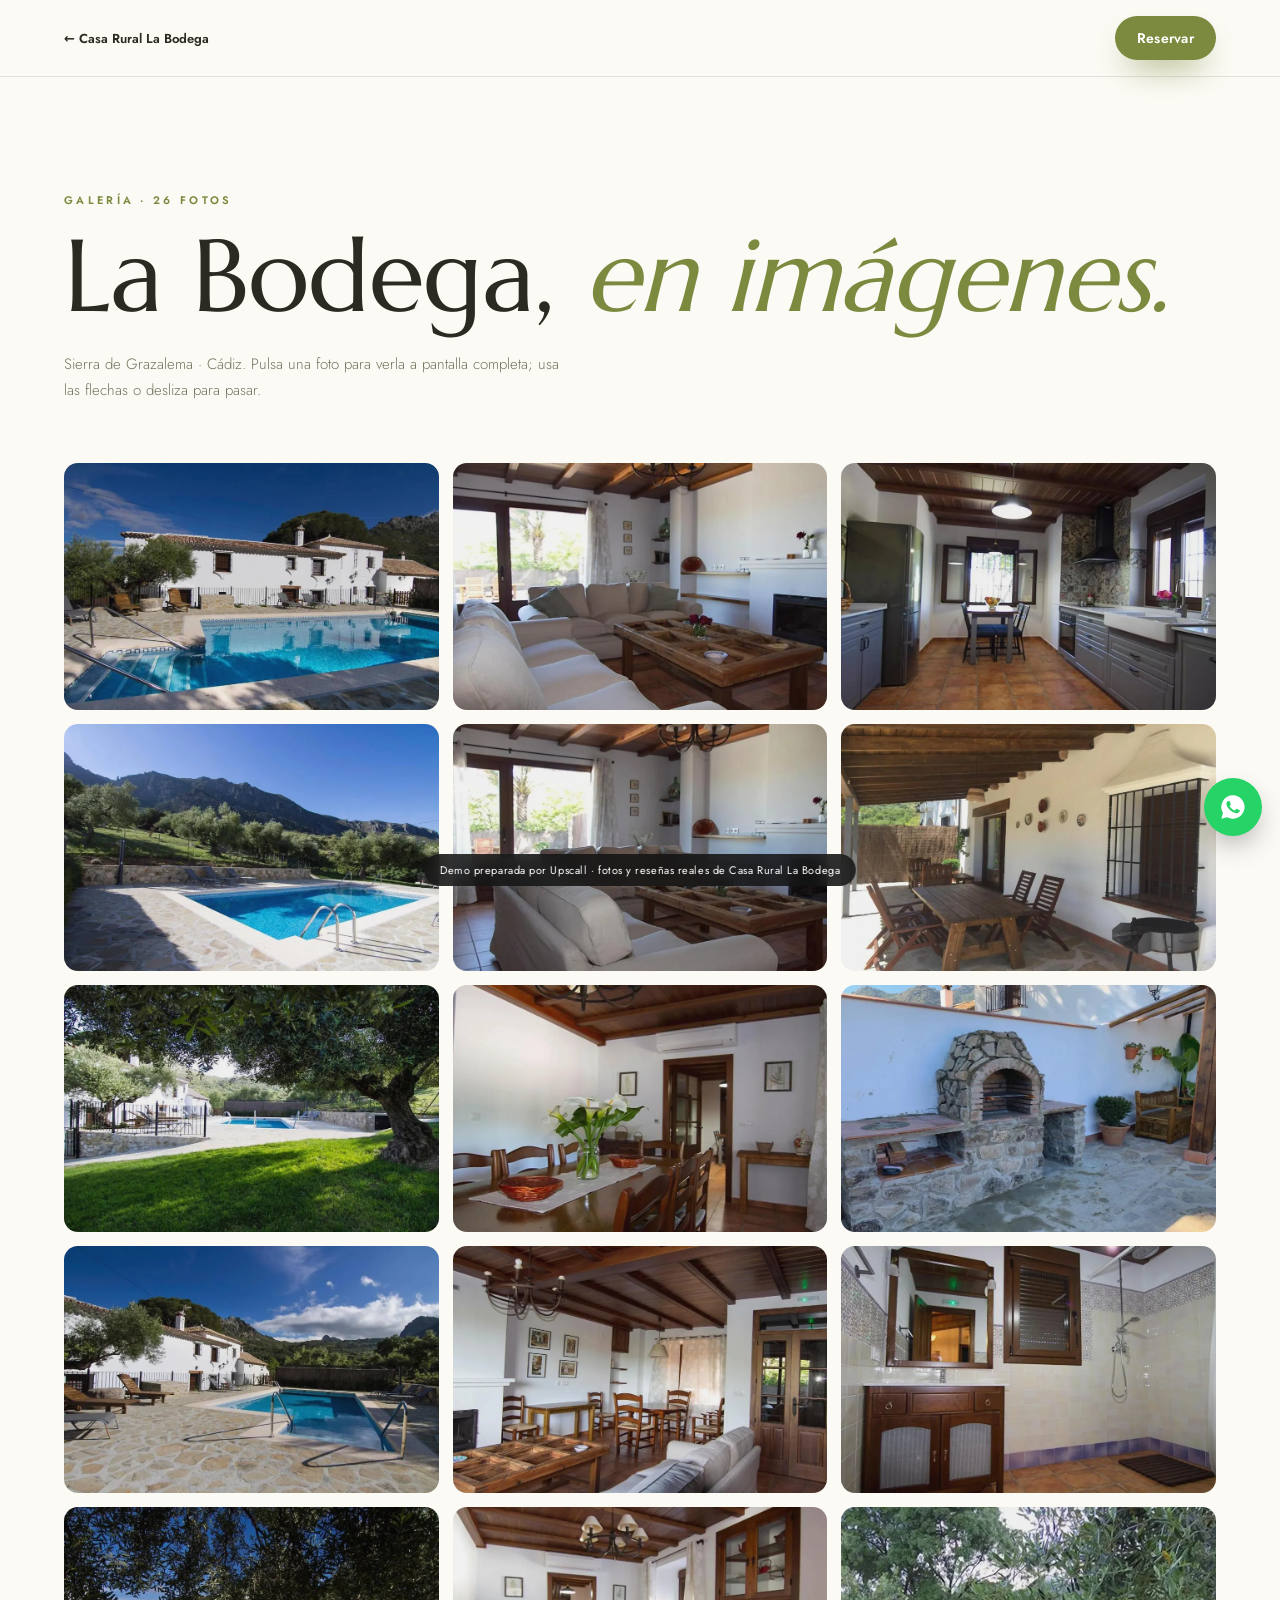
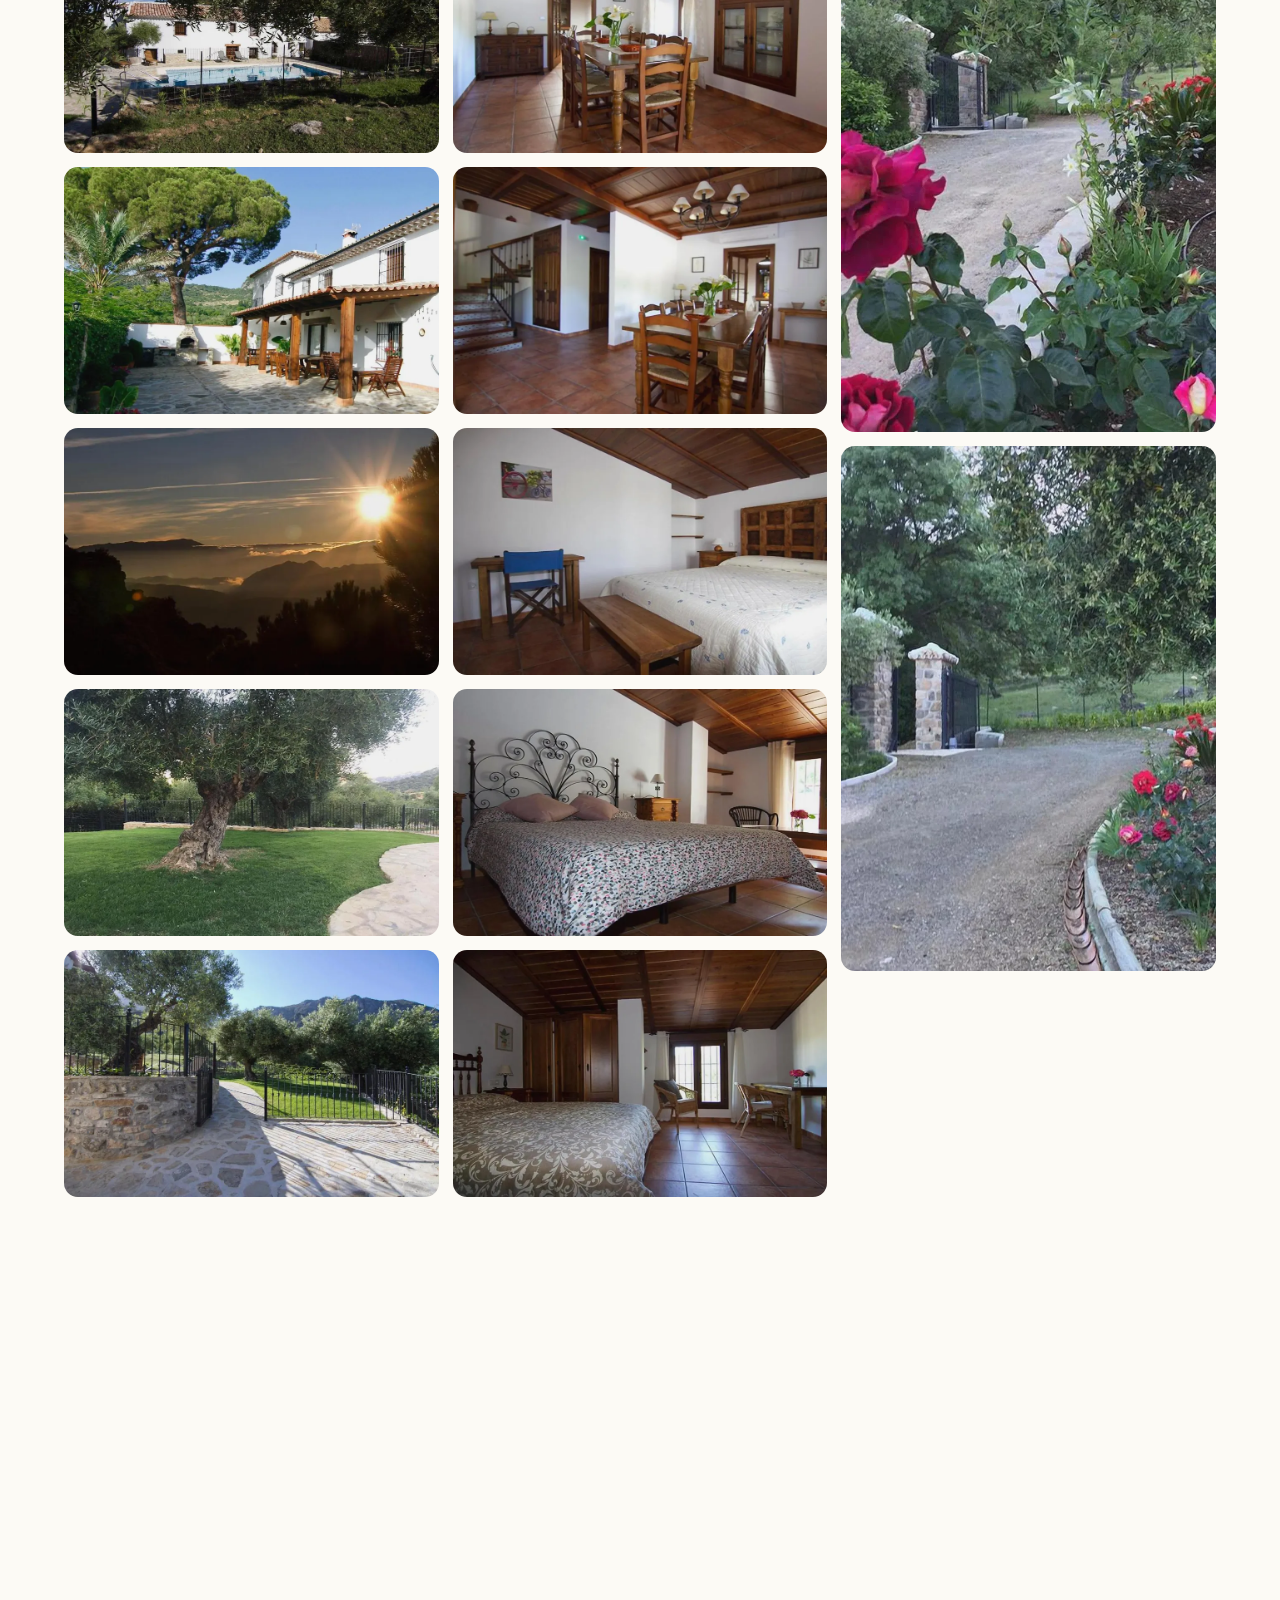
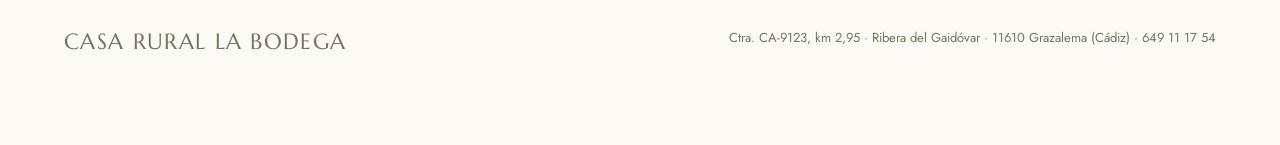
==== galeria.html @ f85821c1 "Demo bodega Co-Authored-By: Claude Opus 5.5 <noreply@anthropic.com>" ====
<!doctype html><html lang="es"><head><meta charset="utf-8"><meta name="viewport" content="width=device-width, initial-scale=1"><title>Galería · Casa Rural La Bodega</title>
<meta name="description" content="Una casa entera para hasta 10 personas en el Parque Natural de la Sierra de Grazalema, con piscina privada y olivar propio."><meta name="robots" content="noindex, nofollow">
<link rel="preconnect" href="https://fonts.googleapis.com"><link rel="preconnect" href="https://fonts.gstatic.com" crossorigin><link href="https://fonts.googleapis.com/css2?family=Marcellus&family=Jost:wght@300;400;500;600&display=swap" rel="stylesheet">
<style>*{box-sizing:border-box;margin:0;padding:0}html{scroll-behavior:smooth}
body{font-family:var(--sans);background:var(--bg);color:var(--ink);-webkit-font-smoothing:antialiased;overflow-x:hidden}
img{display:block;max-width:100%}a{color:inherit;text-decoration:none}button{font:inherit;border:0;background:none;color:inherit;cursor:pointer}
:root{--pad:clamp(20px,5vw,72px)}
.wrap{max-width:1320px;margin:0 auto;padding:0 var(--pad)}
.k{font-size:11px;letter-spacing:.3em;text-transform:uppercase;font-weight:600;color:var(--acc)}
.h2{font-family:var(--serif);font-weight:var(--sw,400);font-size:clamp(40px,5.4vw,82px);line-height:1.02;letter-spacing:-.01em;margin-top:16px}
.h2 em{font-style:italic;color:var(--acc)}
.lead{font-size:clamp(15px,1.12vw,18px);line-height:1.75;color:var(--mut);font-weight:300;max-width:56ch;margin-top:22px}
.btn{display:inline-flex;align-items:center;justify-content:center;gap:10px;height:56px;padding:0 30px;border-radius:var(--r-btn,999px);font-size:14px;font-weight:600;letter-spacing:.02em;transition:transform .35s,background .35s,color .35s,box-shadow .35s;white-space:nowrap}
.btn:hover{transform:translateY(-2px)}
.b-main{background:var(--acc);color:#fff;box-shadow:0 16px 34px -14px var(--acc)}.b-main:hover{background:var(--ink)}
.b-ghost{border:1px solid currentColor}.b-ghost:hover{background:var(--ink);color:var(--bg);border-color:var(--ink)}
.b-glass{border:1px solid rgba(255,255,255,.6);color:#fff;backdrop-filter:blur(8px);background:rgba(255,255,255,.08)}.b-glass:hover{background:#fff;color:#111}
/* revelado */
.rv{opacity:0;transform:translateY(36px);transition:opacity 1.1s cubic-bezier(.2,.7,.2,1),transform 1.1s cubic-bezier(.2,.7,.2,1)}
.rv.in{opacity:1;transform:none}.rv.d1{transition-delay:.1s}.rv.d2{transition-delay:.2s}.rv.d3{transition-delay:.3s}
@keyframes up{from{opacity:0;transform:translateY(34px)}to{opacity:1;transform:none}}
.up{animation:up 1.3s cubic-bezier(.2,.7,.2,1) both}.up.d1{animation-delay:.15s}.up.d2{animation-delay:.3s}.up.d3{animation-delay:.45s}
/* slides portada */
.h-slide{position:absolute;inset:0;background-size:cover;background-position:center;opacity:0;transform:scale(1.12);transition:opacity 2.2s ease,transform 10s linear}
.h-slide.on{opacity:1;transform:scale(1)}
.h-dots{display:flex;gap:8px}.h-dots i{width:30px;height:2px;background:rgba(255,255,255,.35);position:relative;overflow:hidden}
.h-dots i.on::after{content:'';position:absolute;inset:0;background:#fff;animation:fill 6s linear forwards}
@keyframes fill{from{transform:translateX(-100%)}to{transform:none}}
/* estrellas */
.stars{position:relative;display:inline-block;line-height:1;letter-spacing:3px;color:var(--star-off,#e3ddd2)}
.stars::before{content:"★★★★★"}.stars::after{content:"★★★★★";position:absolute;left:0;top:0;width:var(--p,100%);overflow:hidden;white-space:nowrap;color:#f2b33d}
/* GALERÍA EN MOVIMIENTO */
.belt{overflow:hidden;cursor:grab;touch-action:pan-y;user-select:none;padding:8px 0}
.belt:active{cursor:grabbing}
.belt-track{display:flex;gap:var(--gap,16px);width:max-content;will-change:transform}
.b-item{position:relative;flex:none;height:var(--bh,clamp(240px,34vh,400px));border-radius:var(--r-img,14px);overflow:hidden;display:block}
.b-item img{height:100%;width:auto;max-width:none;transition:transform 1.2s cubic-bezier(.2,.7,.2,1),filter .5s;pointer-events:none}
.b-item::after{content:'Ver galería ↗';position:absolute;left:14px;bottom:14px;font-size:11px;letter-spacing:.14em;text-transform:uppercase;font-weight:600;color:#fff;background:rgba(0,0,0,.45);backdrop-filter:blur(6px);padding:8px 12px;border-radius:999px;opacity:0;transform:translateY(6px);transition:.4s}
.b-item:hover img{transform:scale(1.06)}.b-item:hover::after{opacity:1;transform:none}
.belt-cta{display:flex;justify-content:center;margin-top:34px}
/* RESEÑAS (estructura común; cada tema cambia colores) */
.revs{padding:clamp(100px,12vw,170px) 0;background:var(--rv-bg,var(--bg));color:var(--rv-ink,var(--ink));position:relative;overflow:hidden}
.revs-top{display:grid;grid-template-columns:.9fr 1.1fr;gap:clamp(30px,6vw,90px);align-items:center}
.summary{display:flex;align-items:center;gap:26px;margin-top:34px}
.summary .big{font-family:var(--serif);font-size:clamp(80px,9vw,128px);line-height:.8;font-weight:var(--sw,400);color:var(--rv-acc,var(--acc))}
.summary .stars{font-size:22px}
.summary p{font-size:13px;color:var(--rv-mut,var(--mut));margin-top:8px;line-height:1.5}
.gbadge{display:inline-flex;align-items:center;gap:8px;margin-top:12px;font-size:12px;font-weight:600;padding:7px 12px;border-radius:999px;background:#fff;color:#333;box-shadow:0 6px 20px -10px rgba(0,0,0,.3)}
.gbadge svg{width:16px;height:16px}
.feat{display:grid}
.feat-q{grid-area:1/1;opacity:0;transform:translateY(16px);transition:opacity .9s,transform .9s;pointer-events:none}
.feat-q.on{opacity:1;transform:none;pointer-events:auto}
.feat-q blockquote{font-family:var(--serif);font-size:clamp(24px,2.5vw,38px);line-height:1.3;font-weight:var(--sw,400)}
.feat-q blockquote::before{content:'“';display:block;font-size:2.6em;line-height:.6;color:var(--rv-acc,var(--acc));margin-bottom:6px}
.feat-q footer{display:flex;align-items:center;gap:12px;margin-top:26px;font-size:14px}
.feat-q footer small{display:block;color:var(--rv-mut,var(--mut));font-size:12px;margin-top:2px}
.feat-dots{display:flex;gap:8px;margin-top:22px}
.feat-dots button{width:26px;height:4px;border-radius:9px;background:var(--rv-line,rgba(0,0,0,.15));transition:.3s}
.feat-dots button.on{background:var(--rv-acc,var(--acc));width:44px}
.av{width:44px;height:44px;border-radius:50%;display:grid;place-items:center;color:#fff;font-weight:600;font-size:16px;background:hsl(var(--h) 40% 46%);flex:none}
.rev-grid{columns:3 320px;column-gap:20px;margin-top:clamp(60px,7vw,90px)}
.rcard{break-inside:avoid;margin-bottom:20px;background:var(--rv-card,#fff);border-radius:var(--r-card,20px);padding:26px 26px 24px;box-shadow:0 24px 50px -36px rgba(0,0,0,.45);border:1px solid var(--rv-line,rgba(0,0,0,.05));transition:transform .5s,box-shadow .5s}
.rcard:hover{transform:translateY(-4px);box-shadow:0 34px 60px -34px rgba(0,0,0,.5)}
.rcard .top{display:flex;align-items:center;gap:12px}
.rcard .top b{font-size:14px;display:block}.rcard .top small{font-size:12px;color:var(--rv-mut,var(--mut))}
.rcard .top svg{margin-left:auto;width:18px;height:18px;flex:none}
.rcard .stars{font-size:15px;margin-top:16px}
.rcard p{margin-top:10px;font-size:15px;line-height:1.65;color:var(--rv-ink,var(--ink));opacity:.88}
.rcard.more{display:none}.rev-grid.all .rcard.more{display:block}
.rev-more{display:flex;justify-content:center;margin-top:20px}
@media(max-width:900px){.revs-top{grid-template-columns:1fr}}
/* mapa y faq */
.map{border-radius:var(--r-img,22px);overflow:hidden;min-height:420px;box-shadow:0 40px 80px -50px rgba(0,0,0,.5)}
.map iframe{width:100%;height:100%;min-height:420px;border:0}
details{border-bottom:1px solid var(--line,rgba(0,0,0,.12))}
summary{list-style:none;cursor:pointer;display:flex;justify-content:space-between;gap:20px;padding:24px 0;font-family:var(--serif);font-size:24px;font-weight:var(--sw,400)}
summary::-webkit-details-marker{display:none}
summary i{font-style:normal;font-family:var(--sans);font-size:22px;color:var(--acc);transition:transform .3s}
details[open] summary i{transform:rotate(45deg)}
details p{padding:0 0 24px;color:var(--mut);line-height:1.7;font-size:15px;max-width:62ch}
/* flotantes */
.wa{position:fixed;right:18px;bottom:64px;z-index:55;width:58px;height:58px;border-radius:50%;background:#25d366;display:grid;place-items:center;box-shadow:0 12px 30px -8px rgba(0,0,0,.4);transition:transform .3s}.wa:hover{transform:scale(1.08)}
.demo{position:fixed;left:50%;bottom:14px;transform:translateX(-50%);z-index:60;background:rgba(20,20,20,.86);color:#fff;font-size:11px;letter-spacing:.05em;padding:8px 16px;border-radius:999px;backdrop-filter:blur(8px);white-space:nowrap;max-width:94vw;overflow:hidden;text-overflow:ellipsis}
.vid{position:relative;display:block;width:100%;aspect-ratio:16/9;border-radius:var(--r-img,22px);overflow:hidden;background:#000;box-shadow:0 50px 100px -50px rgba(0,0,0,.6)}
.vid img{width:100%;height:100%;object-fit:cover;opacity:.85;transition:transform 1.2s,opacity .5s}.vid:hover img{transform:scale(1.04);opacity:1}
.vid .play{position:absolute;left:50%;top:50%;width:92px;height:92px;margin:-46px;border-radius:50%;background:rgba(255,255,255,.94);color:var(--acc);display:grid;place-items:center;font-size:26px;padding-left:6px;box-shadow:0 0 0 14px rgba(255,255,255,.2);transition:transform .4s}
.vid:hover .play{transform:scale(1.08)}.vid iframe{position:absolute;inset:0;width:100%;height:100%;border:0}
@media(prefers-reduced-motion:reduce){*{animation:none!important;transition:none!important}.rv{opacity:1;transform:none}}

/* ===== PÁGINA DE GALERÍA ===== */
.gp-head{position:sticky;top:0;z-index:20;display:flex;align-items:center;justify-content:space-between;gap:16px;padding:16px var(--pad);background:color-mix(in srgb,var(--bg) 88%,transparent);backdrop-filter:blur(12px);border-bottom:1px solid var(--line,rgba(0,0,0,.08))}
.gp-head .back{font-size:13px;font-weight:600;display:inline-flex;gap:8px;align-items:center}
.gp-hero{padding:clamp(60px,9vw,120px) var(--pad) clamp(40px,5vw,60px);max-width:1320px;margin:0 auto}
.gp-hero .h2{font-size:clamp(54px,8vw,130px)}
.gp-grid{columns:3 340px;column-gap:14px;padding:0 var(--pad) 120px;max-width:1600px;margin:0 auto}
.gp-grid a{display:block;margin-bottom:14px;border-radius:var(--r-img,14px);overflow:hidden;break-inside:avoid;position:relative}
.gp-grid img{width:100%;height:auto;transition:transform 1.2s cubic-bezier(.2,.7,.2,1),filter .5s}
.gp-grid a:hover img{transform:scale(1.04)}
.gp-grid a::after{content:'';position:absolute;inset:0;background:linear-gradient(transparent 60%,rgba(0,0,0,.35));opacity:0;transition:.4s}.gp-grid a:hover::after{opacity:1}
#lb{position:fixed;inset:0;z-index:100;background:rgba(12,11,10,.96);opacity:0;visibility:hidden;transition:.4s}
#lb.on{opacity:1;visibility:visible}
.lb-stage{position:absolute;inset:0;display:grid;place-items:center;padding:60px 80px}
#lb img{max-width:100%;max-height:100%;border-radius:6px;box-shadow:0 30px 80px rgba(0,0,0,.6)}
#lb button{position:absolute;z-index:2;color:#fff;font-size:24px;width:56px;height:56px;border-radius:50%;border:1px solid rgba(255,255,255,.28);background:rgba(0,0,0,.3)}
.lb-x{top:16px;right:16px;font-size:30px!important}.lb-p{left:16px;top:50%;margin-top:-28px}.lb-n{right:16px;top:50%;margin-top:-28px}
.lb-cap{position:absolute;left:0;right:0;bottom:18px;text-align:center;color:#bbb;font-size:12px;letter-spacing:.2em}
@media(max-width:700px){.lb-stage{padding:60px 10px}.lb-p,.lb-n{top:auto!important;bottom:12px;margin:0!important}}
/* LA BODEGA — "Andaluz": cal blanca, verde oliva, ocre y azul piscina. Marcellus + Jost. Portada con arco. */
:root{--bg:#fcfaf5;--ink:#2b2a22;--mut:#77735f;--acc:#7b8a3e;--ocre:#c8873f;--azul:#1f5f7a;--serif:'Marcellus',Georgia,serif;--sans:'Jost',system-ui,sans-serif;--line:rgba(43,42,34,.12);--r-img:999px 999px 16px 16px;--r-card:18px;
 --rv-bg:#f3eee2;--rv-card:#fff;--rv-acc:#c8873f}
.h2{text-transform:none}
.nav{position:fixed;top:0;left:0;right:0;z-index:50;display:grid;grid-template-columns:1fr auto 1fr;align-items:center;gap:20px;padding:20px var(--pad);transition:.4s}
.nav.sc{background:rgba(252,250,245,.94);backdrop-filter:blur(12px);padding:12px var(--pad);box-shadow:0 1px 0 var(--line)}
.logo{font-family:var(--serif);font-size:22px;letter-spacing:.06em;grid-column:2;text-transform:uppercase}.nav nav{grid-column:1;grid-row:1;display:flex;gap:26px;font-size:13px;letter-spacing:.08em;text-transform:uppercase}.nav-cta{justify-self:end;height:44px!important;padding:0 22px!important}
@media(max-width:860px){.nav nav{display:none}.nav{grid-template-columns:1fr auto}.logo{grid-column:1}}
.hero{padding:120px var(--pad) 70px;text-align:center}
.h-top h1{font-family:var(--serif);font-weight:400;font-size:clamp(50px,7.6vw,124px);line-height:.95;margin-top:16px}.h-top h1 em{font-style:normal;color:var(--ocre)}
.arch{position:relative;margin:50px auto 0;width:min(1100px,100%);aspect-ratio:16/9;border-radius:999px 999px 20px 20px/600px 600px 20px 20px;overflow:hidden;box-shadow:0 60px 100px -60px rgba(31,95,122,.6)}
.h-bottom{max-width:760px;margin:40px auto 0}
.sub{font-size:clamp(16px,1.3vw,19px);color:var(--mut);line-height:1.65}
.ctas{display:flex;gap:12px;flex-wrap:wrap;justify-content:center;margin-top:30px}
.h-rate{display:inline-flex;align-items:center;gap:10px;margin-top:28px;font-size:13px;color:var(--mut);letter-spacing:.04em}.h-rate .stars{font-size:16px}.h-rate b{color:var(--ink)}
@media(max-width:700px){.arch{aspect-ratio:4/5}}
.intro{padding:clamp(110px,13vw,170px) 0}
.intro-g{display:grid;grid-template-columns:1fr 1.1fr;gap:clamp(40px,7vw,110px);align-items:center}
.intro-img{border-radius:999px 999px 16px 16px;overflow:hidden}.intro-img img{width:100%;aspect-ratio:3/4;object-fit:cover}
.datos{display:grid;grid-template-columns:1fr 1fr;gap:26px;margin-top:40px}
.dato{border-left:2px solid var(--ocre);padding-left:18px}.dato b{font-family:var(--serif);font-size:42px;display:block;line-height:1;color:var(--azul)}.dato span{font-size:13px;color:var(--mut);display:block;margin-top:6px}
@media(max-width:900px){.intro-g{grid-template-columns:1fr}}
.exps{padding:0 0 clamp(110px,13vw,170px);text-align:center}
.exp-g{display:grid;grid-template-columns:repeat(4,1fr);gap:26px;margin-top:60px;text-align:left}
.exp-img{border-radius:999px 999px 14px 14px;overflow:hidden;aspect-ratio:3/4.2}.exp-img img{width:100%;height:100%;object-fit:cover;transition:transform 1.6s}.exp:hover img{transform:scale(1.07)}
.exp h3{font-family:var(--serif);font-size:24px;font-weight:400;margin-top:18px;text-align:center}.exp p{font-size:14px;color:var(--mut);margin-top:6px;text-align:center;line-height:1.55}
@media(max-width:900px){.exp-g{grid-template-columns:1fr 1fr}}
.gal{padding:clamp(100px,12vw,160px) 0;background:var(--azul);color:#fff}.gal .k{color:#f2c68e}.gal em{color:#f2c68e}.gal .lead{color:rgba(255,255,255,.75)}
.gal-h{display:flex;justify-content:space-between;align-items:flex-end;gap:30px;flex-wrap:wrap;margin-bottom:50px}.gal .b-item{border-radius:999px 999px 14px 14px}.gal .b-ghost{color:#fff}.gal .b-ghost:hover{background:#fff;color:var(--azul)}
.ubi{padding:clamp(110px,13vw,170px) 0}.ubi-g{display:grid;grid-template-columns:1fr 1.2fr;gap:clamp(30px,6vw,90px)}
.map{border-radius:18px}
.near{list-style:none;margin-top:30px}.near li{display:flex;justify-content:space-between;gap:16px;padding:16px 0;border-bottom:1px solid var(--line)}.near span{color:var(--mut)}
@media(max-width:900px){.ubi-g{grid-template-columns:1fr}}
.faq{padding:0 0 clamp(110px,13vw,170px)}.faq-g{display:grid;grid-template-columns:.8fr 1.2fr;gap:60px}@media(max-width:900px){.faq-g{grid-template-columns:1fr;gap:20px}}
.final{position:relative;min-height:84vh;display:grid;place-items:center;text-align:center;color:#fff;background-size:cover;background-position:center;background-attachment:fixed}
.final::before{content:'';position:absolute;inset:0;background:linear-gradient(rgba(31,95,122,.25),rgba(43,42,34,.6))}.final>div{position:relative;padding:100px var(--pad)}
.final .h2{font-size:clamp(46px,7vw,116px)}.final em{font-style:normal;color:#f2c68e}.final .ctas{justify-content:center}
@media(hover:none){.final{background-attachment:scroll}}
.foot{padding:50px 0 90px}.foot-g{display:flex;justify-content:space-between;gap:20px;flex-wrap:wrap;font-size:13px;color:var(--mut)}
.gp-grid a{border-radius:14px}
</style></head><body class="t-andaluz gp"><header class="gp-head"><a class="back" href="index.html">← Casa Rural La Bodega</a><a class="btn b-main" style="height:44px;padding:0 22px" href="https://wa.me/34649111754?text=Hola%2C%20os%20escribo%20desde%20vuestra%20web.%20Me%20gustar%C3%ADa%20consultar%20disponibilidad%20en%20Casa%20Rural%20La%20Bodega." target="_blank" rel="noopener">Reservar</a></header>
<section class="gp-hero"><p class="k up">Galería · 26 fotos</p><h1 class="h2 up d1">La Bodega, <em>en imágenes.</em></h1><p class="lead up d2">Sierra de Grazalema · Cádiz. Pulsa una foto para verla a pantalla completa; usa las flechas o desliza para pasar.</p></section>
<div class="gp-grid"><a href="img/cand-a000.webp" data-full="img/cand-a000.webp" class="rv"><img src="img/cand-a000-t.webp" alt="Casa Rural La Bodega · foto 1" loading="lazy" width="900" height="593"></a><a href="img/cand-a002.webp" data-full="img/cand-a002.webp" class="rv"><img src="img/cand-a002-t.webp" alt="Casa Rural La Bodega · foto 2" loading="lazy" width="900" height="593"></a><a href="img/cand-a003.webp" data-full="img/cand-a003.webp" class="rv"><img src="img/cand-a003-t.webp" alt="Casa Rural La Bodega · foto 3" loading="lazy" width="900" height="593"></a><a href="img/cand-a018.webp" data-full="img/cand-a018.webp" class="rv"><img src="img/cand-a018-t.webp" alt="Casa Rural La Bodega · foto 4" loading="lazy" width="900" height="593"></a><a href="img/cand-a025.webp" data-full="img/cand-a025.webp" class="rv"><img src="img/cand-a025-t.webp" alt="Casa Rural La Bodega · foto 5" loading="lazy" width="900" height="593"></a><a href="img/cand-a036.webp" data-full="img/cand-a036.webp" class="rv"><img src="img/cand-a036-t.webp" alt="Casa Rural La Bodega · foto 6" loading="lazy" width="900" height="593"></a><a href="img/cand-a010.webp" data-full="img/cand-a010.webp" class="rv"><img src="img/cand-a010-t.webp" alt="Casa Rural La Bodega · foto 7" loading="lazy" width="900" height="593"></a><a href="img/cand-a030.webp" data-full="img/cand-a030.webp" class="rv"><img src="img/cand-a030-t.webp" alt="Casa Rural La Bodega · foto 8" loading="lazy" width="900" height="593"></a><a href="img/cand-a014.webp" data-full="img/cand-a014.webp" class="rv"><img src="img/cand-a014-t.webp" alt="Casa Rural La Bodega · foto 9" loading="lazy" width="900" height="593"></a><a href="img/cand-a004.webp" data-full="img/cand-a004.webp" class="rv"><img src="img/cand-a004-t.webp" alt="Casa Rural La Bodega · foto 10" loading="lazy" width="900" height="593"></a><a href="img/cand-a006.webp" data-full="img/cand-a006.webp" class="rv"><img src="img/cand-a006-t.webp" alt="Casa Rural La Bodega · foto 11" loading="lazy" width="900" height="593"></a><a href="img/cand-a017.webp" data-full="img/cand-a017.webp" class="rv"><img src="img/cand-a017-t.webp" alt="Casa Rural La Bodega · foto 12" loading="lazy" width="900" height="593"></a><a href="img/cand-a007.webp" data-full="img/cand-a007.webp" class="rv"><img src="img/cand-a007-t.webp" alt="Casa Rural La Bodega · foto 13" loading="lazy" width="900" height="593"></a><a href="img/cand-a012.webp" data-full="img/cand-a012.webp" class="rv"><img src="img/cand-a012-t.webp" alt="Casa Rural La Bodega · foto 14" loading="lazy" width="900" height="593"></a><a href="img/cand-a015.webp" data-full="img/cand-a015.webp" class="rv"><img src="img/cand-a015-t.webp" alt="Casa Rural La Bodega · foto 15" loading="lazy" width="900" height="593"></a><a href="img/cand-a019.webp" data-full="img/cand-a019.webp" class="rv"><img src="img/cand-a019-t.webp" alt="Casa Rural La Bodega · foto 16" loading="lazy" width="900" height="593"></a><a href="img/cand-a009.webp" data-full="img/cand-a009.webp" class="rv"><img src="img/cand-a009-t.webp" alt="Casa Rural La Bodega · foto 17" loading="lazy" width="900" height="593"></a><a href="img/cand-a024.webp" data-full="img/cand-a024.webp" class="rv"><img src="img/cand-a024-t.webp" alt="Casa Rural La Bodega · foto 18" loading="lazy" width="900" height="593"></a><a href="img/cand-a027.webp" data-full="img/cand-a027.webp" class="rv"><img src="img/cand-a027-t.webp" alt="Casa Rural La Bodega · foto 19" loading="lazy" width="900" height="593"></a><a href="img/cand-a021.webp" data-full="img/cand-a021.webp" class="rv"><img src="img/cand-a021-t.webp" alt="Casa Rural La Bodega · foto 20" loading="lazy" width="900" height="593"></a><a href="img/cand-a029.webp" data-full="img/cand-a029.webp" class="rv"><img src="img/cand-a029-t.webp" alt="Casa Rural La Bodega · foto 21" loading="lazy" width="900" height="593"></a><a href="img/cand-a033.webp" data-full="img/cand-a033.webp" class="rv"><img src="img/cand-a033-t.webp" alt="Casa Rural La Bodega · foto 22" loading="lazy" width="900" height="593"></a><a href="img/cand-a037.webp" data-full="img/cand-a037.webp" class="rv"><img src="img/cand-a037-t.webp" alt="Casa Rural La Bodega · foto 23" loading="lazy" width="900" height="593"></a><a href="img/cand-a005.webp" data-full="img/cand-a005.webp" class="rv"><img src="img/cand-a005-t.webp" alt="Casa Rural La Bodega · foto 24" loading="lazy" width="900" height="593"></a><a href="img/cand-a001.webp" data-full="img/cand-a001.webp" class="rv"><img src="img/cand-a001-t.webp" alt="Casa Rural La Bodega · foto 25" loading="lazy" width="642" height="900"></a><a href="img/cand-a016.webp" data-full="img/cand-a016.webp" class="rv"><img src="img/cand-a016-t.webp" alt="Casa Rural La Bodega · foto 26" loading="lazy" width="642" height="900"></a></div>
<div id="lb"><div class="lb-stage"><img alt=""></div><button class="lb-x" aria-label="Cerrar">×</button><button class="lb-p" aria-label="Anterior">←</button><button class="lb-n" aria-label="Siguiente">→</button><p class="lb-cap"></p></div>
<footer class="foot"><div class="wrap foot-g"><span class="logo">Casa Rural La Bodega</span><span>Ctra. CA-9123, km 2,95 · Ribera del Gaidóvar · 11610 Grazalema (Cádiz) · <a href="tel:+34649111754">649 11 17 54</a></span></div></footer>
<a class="wa" href="https://wa.me/34649111754?text=Hola%2C%20os%20escribo%20desde%20vuestra%20web.%20Me%20gustar%C3%ADa%20consultar%20disponibilidad%20en%20Casa%20Rural%20La%20Bodega." target="_blank" rel="noopener" aria-label="WhatsApp"><svg width="28" height="28" viewBox="0 0 24 24" fill="#fff"><path d="M12 2a10 10 0 0 0-8.6 15.1L2 22l5-1.3A10 10 0 1 0 12 2Zm5.3 14.1c-.2.6-1.3 1.2-1.8 1.2-.5.1-1 .1-3.3-.8-2.8-1.1-4.6-4-4.7-4.2-.1-.2-1.1-1.5-1.1-2.9s.7-2 1-2.3c.2-.3.5-.3.7-.3h.5c.2 0 .4 0 .6.5l.8 2c.1.2.1.4 0 .5l-.3.5-.4.4c-.1.1-.3.3-.1.6.2.3.8 1.3 1.7 2.1 1.2 1 2.1 1.4 2.4 1.5.3.1.5.1.6-.1l.8-1c.2-.3.4-.2.7-.1l1.9.9c.3.1.5.2.5.3.1.1.1.6-.1 1.2Z"/></svg></a><p class="demo">Demo preparada por Upscall · fotos y reseñas reales de Casa Rural La Bodega</p><script>// Comportamientos comunes de las demos (sin librerías).
const $ = (s, r = document) => r.querySelector(s), $$ = (s, r = document) => [...r.querySelectorAll(s)];

// Cabecera que cambia al bajar
const nav = $('.nav'); if (nav) addEventListener('scroll', () => nav.classList.toggle('sc', scrollY > 60), { passive: true });

// Revelado al entrar en pantalla
const io = new IntersectionObserver((es) => es.forEach((e) => { if (e.isIntersecting) { e.target.classList.add('in'); io.unobserve(e.target); } }), { rootMargin: '0px 0px -8% 0px' });
$$('.rv').forEach((el) => io.observe(el));

// Portada: fundido con zoom lento
const sl = $$('.h-slide'); let hi = 0;
if (sl.length > 1) setInterval(() => { sl[hi].classList.remove('on'); hi = (hi + 1) % sl.length; sl[hi].classList.add('on'); $$('.h-dots i').forEach((d, i) => d.classList.toggle('on', i === hi)); }, 6000);

// Galería en movimiento: se desplaza sola, se para al pasar el ratón, se puede arrastrar
$$('.belt').forEach((belt) => {
  const track = $('.belt-track', belt); if (!track) return;
  track.innerHTML += track.innerHTML; // duplicado para bucle infinito
  const speed = (+belt.dataset.speed || .45) * (belt.dataset.dir === 'r' ? -1 : 1);
  let x = 0, hover = false, drag = null, half = 0, vis = true;
  const measure = () => (half = track.scrollWidth / 2);
  addEventListener('load', measure); addEventListener('resize', measure); measure();
  new IntersectionObserver(([e]) => (vis = e.isIntersecting)).observe(belt);
  belt.addEventListener('mouseenter', () => (hover = true)); belt.addEventListener('mouseleave', () => (hover = false));
  belt.addEventListener('pointerdown', (e) => { drag = { x: e.clientX, s: x, m: 0 }; belt.setPointerCapture(e.pointerId); });
  belt.addEventListener('pointermove', (e) => { if (!drag) return; drag.m = Math.abs(e.clientX - drag.x); x = drag.s - (e.clientX - drag.x); });
  belt.addEventListener('pointerup', (e) => {
    const click = drag && drag.m < 6; drag = null;
    if (click) { const a = document.elementsFromPoint(e.clientX, e.clientY).find((n) => n.matches?.('a.b-item')); if (a) location.href = a.href; }
  });
  belt.addEventListener('click', (e) => e.preventDefault());
  const tick = () => {
    if (vis && !drag) x += hover ? 0 : speed;
    if (half) { if (x >= half) x -= half; if (x < 0) x += half; }
    track.style.transform = `translate3d(${-x}px,0,0)`; requestAnimationFrame(tick);
  };
  requestAnimationFrame(tick);
});

// Reseña destacada: rota sola
const feat = $$('.feat-q'); let fi = 0;
const featGo = (i) => { feat.forEach((f, j) => f.classList.toggle('on', j === i)); $$('.feat-dots button').forEach((d, j) => d.classList.toggle('on', j === i)); fi = i; };
if (feat.length) {
  $('.feat-dots').innerHTML = feat.map((_, i) => `<button aria-label="Reseña ${i + 1}"></button>`).join('');
  $$('.feat-dots button').forEach((b, i) => b.onclick = () => featGo(i)); featGo(0);
  setInterval(() => featGo((fi + 1) % feat.length), 7000);
}

// Vídeo de YouTube: se carga al pulsar
$$('.vid').forEach((v) => v.addEventListener('click', () => { v.innerHTML = `<iframe src="https://www.youtube-nocookie.com/embed/${v.dataset.yt}?autoplay=1&rel=0" allow="autoplay; encrypted-media; picture-in-picture" allowfullscreen></iframe>`; }, { once: true }));

// Visor (página de galería)
const lb = $('#lb');
if (lb) {
  const items = $$('[data-full]'); let li = 0; const im = $('img', lb), cap = $('.lb-cap', lb);
  const show = (i) => { li = (i + items.length) % items.length; im.src = items[li].dataset.full; cap.textContent = `${li + 1} / ${items.length}`; };
  items.forEach((a, i) => a.addEventListener('click', (e) => { e.preventDefault(); show(i); lb.classList.add('on'); document.body.style.overflow = 'hidden'; }));
  const close = () => { lb.classList.remove('on'); document.body.style.overflow = ''; };
  $('.lb-x', lb).onclick = close; $('.lb-p', lb).onclick = () => show(li - 1); $('.lb-n', lb).onclick = () => show(li + 1);
  lb.addEventListener('click', (e) => { if (e.target === lb || e.target.classList.contains('lb-stage')) close(); });
  addEventListener('keydown', (e) => { if (!lb.classList.contains('on')) return; if (e.key === 'Escape') close(); if (e.key === 'ArrowLeft') show(li - 1); if (e.key === 'ArrowRight') show(li + 1); });
  let tx = null; lb.addEventListener('touchstart', (e) => (tx = e.touches[0].clientX), { passive: true });
  lb.addEventListener('touchend', (e) => { if (tx === null) return; const d = e.changedTouches[0].clientX - tx; if (Math.abs(d) > 50) show(li + (d < 0 ? 1 : -1)); tx = null; });
  if (location.hash.startsWith('#f')) { const i = +location.hash.slice(2); if (items[i]) items[i].click(); }
}
</script></body></html>
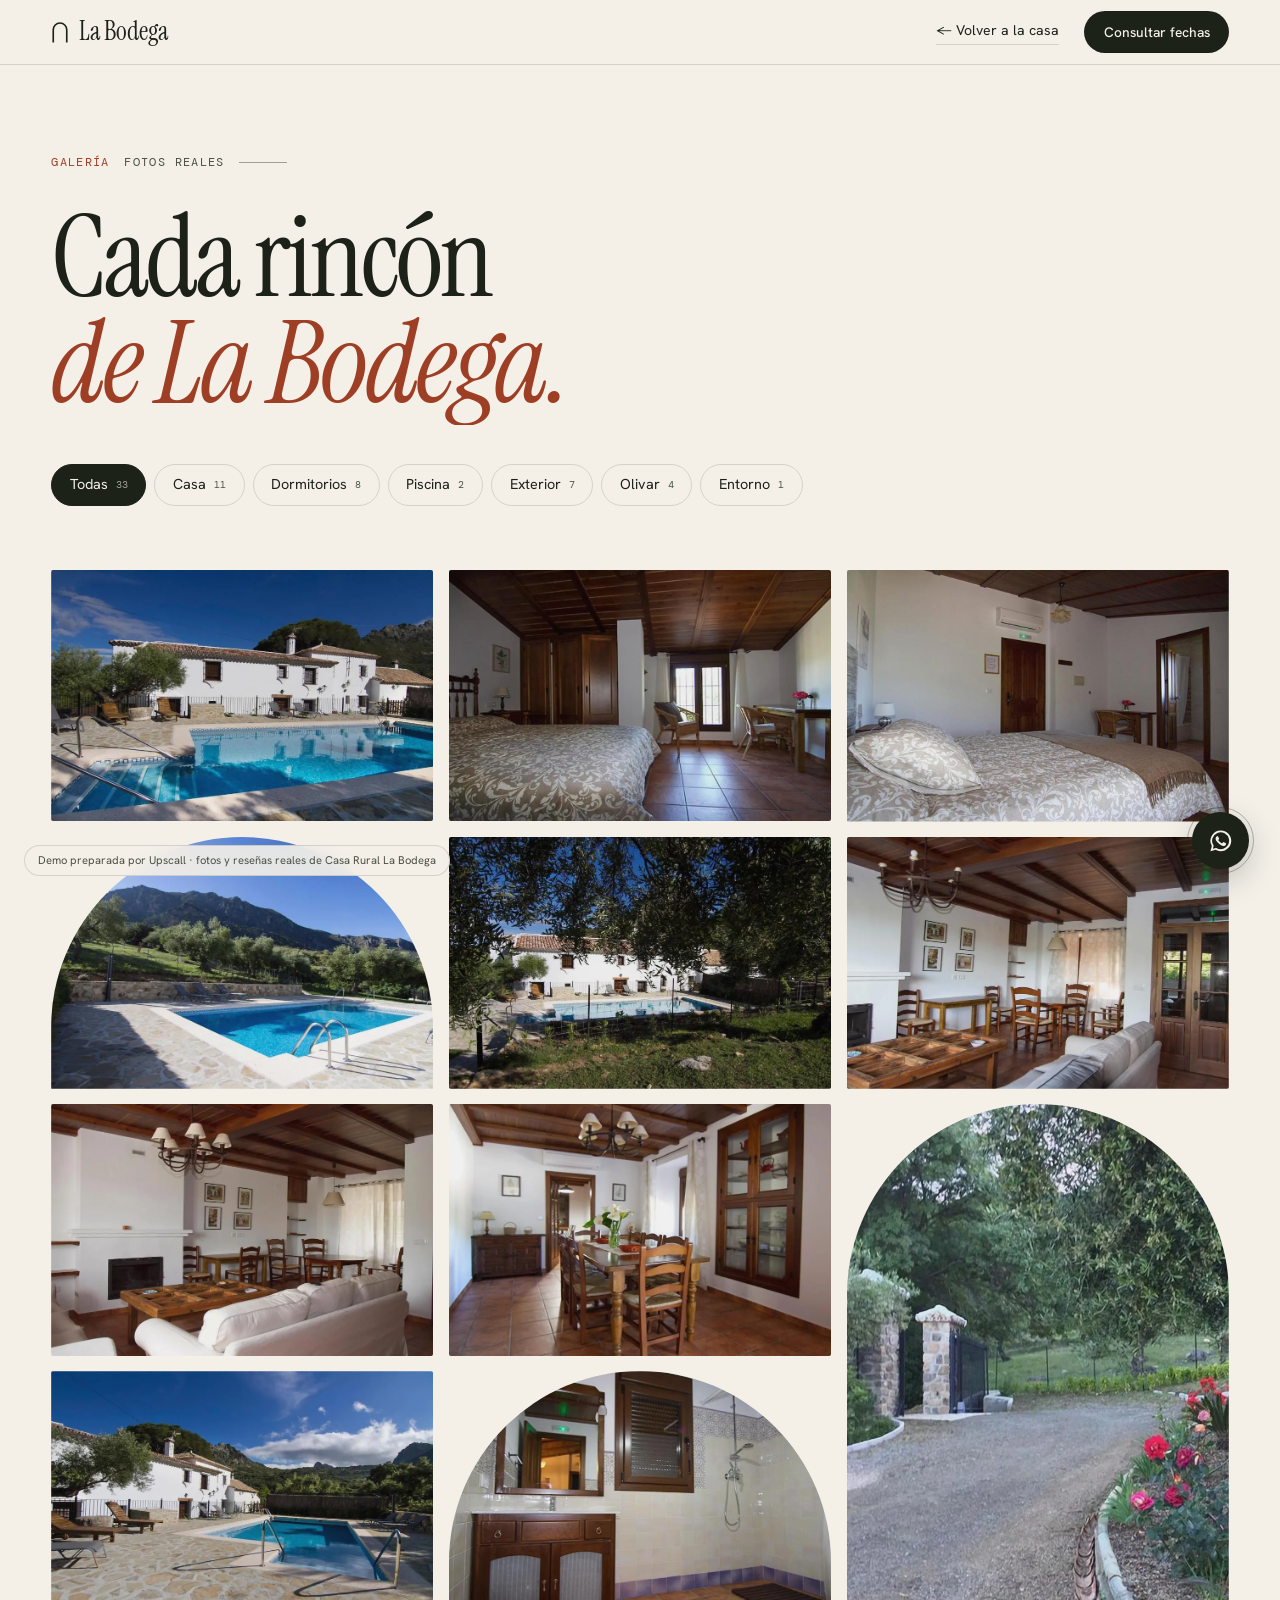
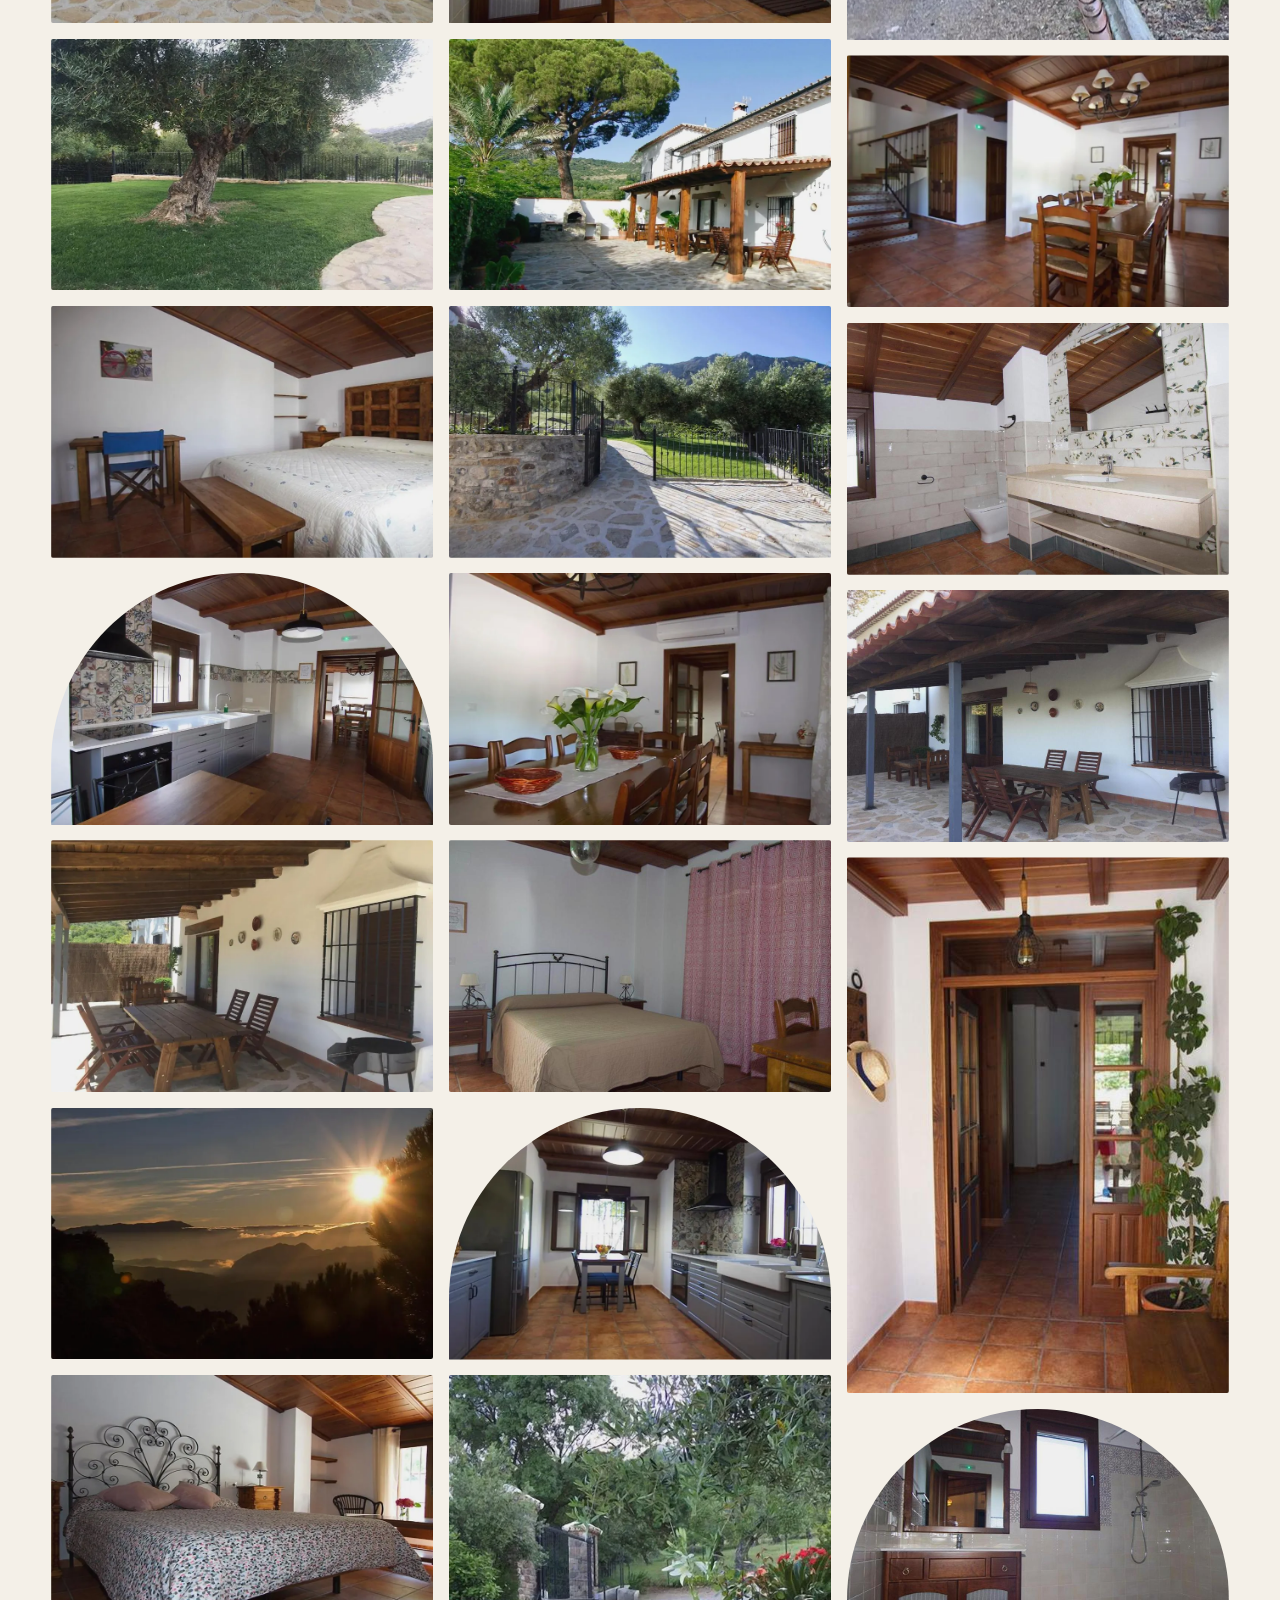
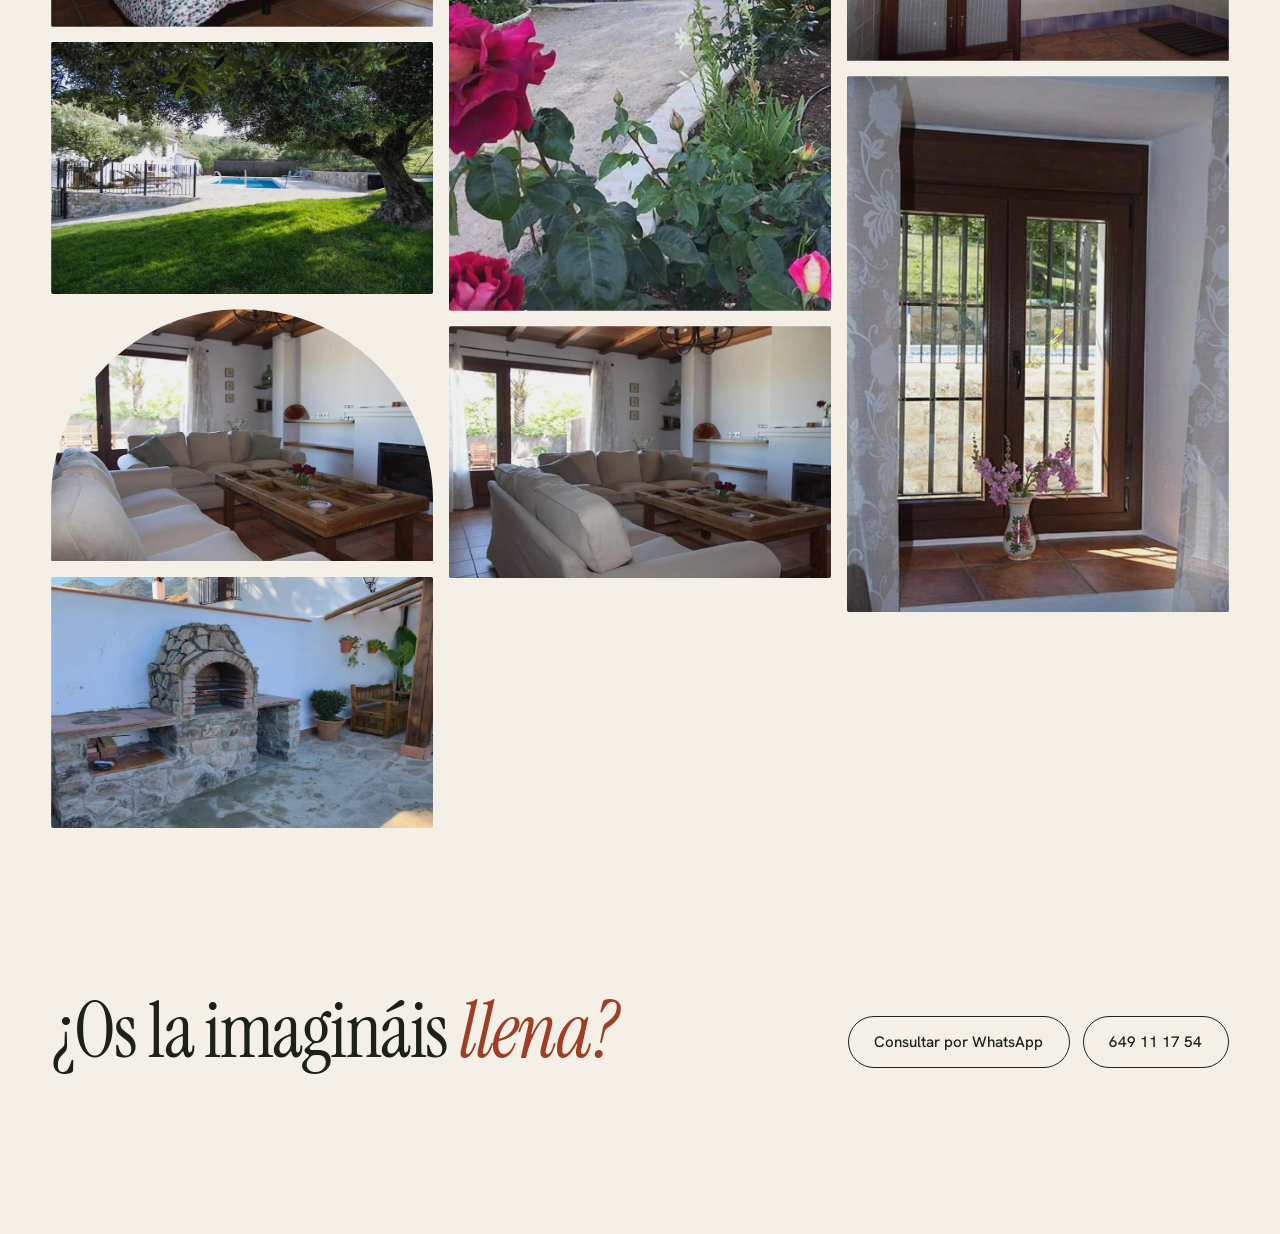
==== commit 69196ba7: "Rediseño v2 en curso (bodega) Co-Authored-By: Claude Opus 5.5 <noreply@anthropic.com>" ====
--- a/galeria.html
+++ b/galeria.html
@@ -1,218 +1,77 @@
-<!doctype html><html lang="es"><head><meta charset="utf-8"><meta name="viewport" content="width=device-width, initial-scale=1"><title>Galería · Casa Rural La Bodega</title>
-<meta name="description" content="Una casa entera para hasta 10 personas en el Parque Natural de la Sierra de Grazalema, con piscina privada y olivar propio."><meta name="robots" content="noindex, nofollow">
-<link rel="preconnect" href="https://fonts.googleapis.com"><link rel="preconnect" href="https://fonts.gstatic.com" crossorigin><link href="https://fonts.googleapis.com/css2?family=Marcellus&family=Jost:wght@300;400;500;600&display=swap" rel="stylesheet">
-<style>*{box-sizing:border-box;margin:0;padding:0}html{scroll-behavior:smooth}
-body{font-family:var(--sans);background:var(--bg);color:var(--ink);-webkit-font-smoothing:antialiased;overflow-x:hidden}
-img{display:block;max-width:100%}a{color:inherit;text-decoration:none}button{font:inherit;border:0;background:none;color:inherit;cursor:pointer}
-:root{--pad:clamp(20px,5vw,72px)}
-.wrap{max-width:1320px;margin:0 auto;padding:0 var(--pad)}
-.k{font-size:11px;letter-spacing:.3em;text-transform:uppercase;font-weight:600;color:var(--acc)}
-.h2{font-family:var(--serif);font-weight:var(--sw,400);font-size:clamp(40px,5.4vw,82px);line-height:1.02;letter-spacing:-.01em;margin-top:16px}
-.h2 em{font-style:italic;color:var(--acc)}
-.lead{font-size:clamp(15px,1.12vw,18px);line-height:1.75;color:var(--mut);font-weight:300;max-width:56ch;margin-top:22px}
-.btn{display:inline-flex;align-items:center;justify-content:center;gap:10px;height:56px;padding:0 30px;border-radius:var(--r-btn,999px);font-size:14px;font-weight:600;letter-spacing:.02em;transition:transform .35s,background .35s,color .35s,box-shadow .35s;white-space:nowrap}
-.btn:hover{transform:translateY(-2px)}
-.b-main{background:var(--acc);color:#fff;box-shadow:0 16px 34px -14px var(--acc)}.b-main:hover{background:var(--ink)}
-.b-ghost{border:1px solid currentColor}.b-ghost:hover{background:var(--ink);color:var(--bg);border-color:var(--ink)}
-.b-glass{border:1px solid rgba(255,255,255,.6);color:#fff;backdrop-filter:blur(8px);background:rgba(255,255,255,.08)}.b-glass:hover{background:#fff;color:#111}
-/* revelado */
-.rv{opacity:0;transform:translateY(36px);transition:opacity 1.1s cubic-bezier(.2,.7,.2,1),transform 1.1s cubic-bezier(.2,.7,.2,1)}
-.rv.in{opacity:1;transform:none}.rv.d1{transition-delay:.1s}.rv.d2{transition-delay:.2s}.rv.d3{transition-delay:.3s}
-@keyframes up{from{opacity:0;transform:translateY(34px)}to{opacity:1;transform:none}}
-.up{animation:up 1.3s cubic-bezier(.2,.7,.2,1) both}.up.d1{animation-delay:.15s}.up.d2{animation-delay:.3s}.up.d3{animation-delay:.45s}
-/* slides portada */
-.h-slide{position:absolute;inset:0;background-size:cover;background-position:center;opacity:0;transform:scale(1.12);transition:opacity 2.2s ease,transform 10s linear}
-.h-slide.on{opacity:1;transform:scale(1)}
-.h-dots{display:flex;gap:8px}.h-dots i{width:30px;height:2px;background:rgba(255,255,255,.35);position:relative;overflow:hidden}
-.h-dots i.on::after{content:'';position:absolute;inset:0;background:#fff;animation:fill 6s linear forwards}
-@keyframes fill{from{transform:translateX(-100%)}to{transform:none}}
-/* estrellas */
-.stars{position:relative;display:inline-block;line-height:1;letter-spacing:3px;color:var(--star-off,#e3ddd2)}
-.stars::before{content:"★★★★★"}.stars::after{content:"★★★★★";position:absolute;left:0;top:0;width:var(--p,100%);overflow:hidden;white-space:nowrap;color:#f2b33d}
-/* GALERÍA EN MOVIMIENTO */
-.belt{overflow:hidden;cursor:grab;touch-action:pan-y;user-select:none;padding:8px 0}
-.belt:active{cursor:grabbing}
-.belt-track{display:flex;gap:var(--gap,16px);width:max-content;will-change:transform}
-.b-item{position:relative;flex:none;height:var(--bh,clamp(240px,34vh,400px));border-radius:var(--r-img,14px);overflow:hidden;display:block}
-.b-item img{height:100%;width:auto;max-width:none;transition:transform 1.2s cubic-bezier(.2,.7,.2,1),filter .5s;pointer-events:none}
-.b-item::after{content:'Ver galería ↗';position:absolute;left:14px;bottom:14px;font-size:11px;letter-spacing:.14em;text-transform:uppercase;font-weight:600;color:#fff;background:rgba(0,0,0,.45);backdrop-filter:blur(6px);padding:8px 12px;border-radius:999px;opacity:0;transform:translateY(6px);transition:.4s}
-.b-item:hover img{transform:scale(1.06)}.b-item:hover::after{opacity:1;transform:none}
-.belt-cta{display:flex;justify-content:center;margin-top:34px}
-/* RESEÑAS (estructura común; cada tema cambia colores) */
-.revs{padding:clamp(100px,12vw,170px) 0;background:var(--rv-bg,var(--bg));color:var(--rv-ink,var(--ink));position:relative;overflow:hidden}
-.revs-top{display:grid;grid-template-columns:.9fr 1.1fr;gap:clamp(30px,6vw,90px);align-items:center}
-.summary{display:flex;align-items:center;gap:26px;margin-top:34px}
-.summary .big{font-family:var(--serif);font-size:clamp(80px,9vw,128px);line-height:.8;font-weight:var(--sw,400);color:var(--rv-acc,var(--acc))}
-.summary .stars{font-size:22px}
-.summary p{font-size:13px;color:var(--rv-mut,var(--mut));margin-top:8px;line-height:1.5}
-.gbadge{display:inline-flex;align-items:center;gap:8px;margin-top:12px;font-size:12px;font-weight:600;padding:7px 12px;border-radius:999px;background:#fff;color:#333;box-shadow:0 6px 20px -10px rgba(0,0,0,.3)}
-.gbadge svg{width:16px;height:16px}
-.feat{display:grid}
-.feat-q{grid-area:1/1;opacity:0;transform:translateY(16px);transition:opacity .9s,transform .9s;pointer-events:none}
-.feat-q.on{opacity:1;transform:none;pointer-events:auto}
-.feat-q blockquote{font-family:var(--serif);font-size:clamp(24px,2.5vw,38px);line-height:1.3;font-weight:var(--sw,400)}
-.feat-q blockquote::before{content:'“';display:block;font-size:2.6em;line-height:.6;color:var(--rv-acc,var(--acc));margin-bottom:6px}
-.feat-q footer{display:flex;align-items:center;gap:12px;margin-top:26px;font-size:14px}
-.feat-q footer small{display:block;color:var(--rv-mut,var(--mut));font-size:12px;margin-top:2px}
-.feat-dots{display:flex;gap:8px;margin-top:22px}
-.feat-dots button{width:26px;height:4px;border-radius:9px;background:var(--rv-line,rgba(0,0,0,.15));transition:.3s}
-.feat-dots button.on{background:var(--rv-acc,var(--acc));width:44px}
-.av{width:44px;height:44px;border-radius:50%;display:grid;place-items:center;color:#fff;font-weight:600;font-size:16px;background:hsl(var(--h) 40% 46%);flex:none}
-.rev-grid{columns:3 320px;column-gap:20px;margin-top:clamp(60px,7vw,90px)}
-.rcard{break-inside:avoid;margin-bottom:20px;background:var(--rv-card,#fff);border-radius:var(--r-card,20px);padding:26px 26px 24px;box-shadow:0 24px 50px -36px rgba(0,0,0,.45);border:1px solid var(--rv-line,rgba(0,0,0,.05));transition:transform .5s,box-shadow .5s}
-.rcard:hover{transform:translateY(-4px);box-shadow:0 34px 60px -34px rgba(0,0,0,.5)}
-.rcard .top{display:flex;align-items:center;gap:12px}
-.rcard .top b{font-size:14px;display:block}.rcard .top small{font-size:12px;color:var(--rv-mut,var(--mut))}
-.rcard .top svg{margin-left:auto;width:18px;height:18px;flex:none}
-.rcard .stars{font-size:15px;margin-top:16px}
-.rcard p{margin-top:10px;font-size:15px;line-height:1.65;color:var(--rv-ink,var(--ink));opacity:.88}
-.rcard.more{display:none}.rev-grid.all .rcard.more{display:block}
-.rev-more{display:flex;justify-content:center;margin-top:20px}
-@media(max-width:900px){.revs-top{grid-template-columns:1fr}}
-/* mapa y faq */
-.map{border-radius:var(--r-img,22px);overflow:hidden;min-height:420px;box-shadow:0 40px 80px -50px rgba(0,0,0,.5)}
-.map iframe{width:100%;height:100%;min-height:420px;border:0}
-details{border-bottom:1px solid var(--line,rgba(0,0,0,.12))}
-summary{list-style:none;cursor:pointer;display:flex;justify-content:space-between;gap:20px;padding:24px 0;font-family:var(--serif);font-size:24px;font-weight:var(--sw,400)}
-summary::-webkit-details-marker{display:none}
-summary i{font-style:normal;font-family:var(--sans);font-size:22px;color:var(--acc);transition:transform .3s}
-details[open] summary i{transform:rotate(45deg)}
-details p{padding:0 0 24px;color:var(--mut);line-height:1.7;font-size:15px;max-width:62ch}
-/* flotantes */
-.wa{position:fixed;right:18px;bottom:64px;z-index:55;width:58px;height:58px;border-radius:50%;background:#25d366;display:grid;place-items:center;box-shadow:0 12px 30px -8px rgba(0,0,0,.4);transition:transform .3s}.wa:hover{transform:scale(1.08)}
-.demo{position:fixed;left:50%;bottom:14px;transform:translateX(-50%);z-index:60;background:rgba(20,20,20,.86);color:#fff;font-size:11px;letter-spacing:.05em;padding:8px 16px;border-radius:999px;backdrop-filter:blur(8px);white-space:nowrap;max-width:94vw;overflow:hidden;text-overflow:ellipsis}
-.vid{position:relative;display:block;width:100%;aspect-ratio:16/9;border-radius:var(--r-img,22px);overflow:hidden;background:#000;box-shadow:0 50px 100px -50px rgba(0,0,0,.6)}
-.vid img{width:100%;height:100%;object-fit:cover;opacity:.85;transition:transform 1.2s,opacity .5s}.vid:hover img{transform:scale(1.04);opacity:1}
-.vid .play{position:absolute;left:50%;top:50%;width:92px;height:92px;margin:-46px;border-radius:50%;background:rgba(255,255,255,.94);color:var(--acc);display:grid;place-items:center;font-size:26px;padding-left:6px;box-shadow:0 0 0 14px rgba(255,255,255,.2);transition:transform .4s}
-.vid:hover .play{transform:scale(1.08)}.vid iframe{position:absolute;inset:0;width:100%;height:100%;border:0}
-@media(prefers-reduced-motion:reduce){*{animation:none!important;transition:none!important}.rv{opacity:1;transform:none}}
+<!doctype html>
+<html lang="es">
+<head>
+<meta charset="utf-8">
+<meta name="viewport" content="width=device-width, initial-scale=1, viewport-fit=cover">
+<title>Galería · Casa Rural La Bodega, Sierra de Grazalema</title>
+<meta name="description" content="Fotos reales de Casa Rural La Bodega: el cortijo, la piscina, los cinco dormitorios con baño, el porche y el olivar.">
+<meta name="robots" content="noindex, nofollow">
+<meta name="theme-color" content="#F4F0E8">
+<link rel="icon" href="data:image/svg+xml,%3Csvg xmlns='http://www.w3.org/2000/svg' viewBox='0 0 64 64'%3E%3Crect width='64' height='64' fill='%231D2218'/%3E%3Cpath d='M16 52V30a16 16 0 0 1 32 0v22' fill='none' stroke='%23F4F0E8' stroke-width='5'/%3E%3C/svg%3E">
+<link rel="preconnect" href="https://fonts.googleapis.com">
+<link rel="preconnect" href="https://fonts.gstatic.com" crossorigin>
+<link href="https://fonts.googleapis.com/css2?family=Instrument+Serif:ital@0;1&family=Hanken+Grotesk:wght@300;400;500;600&family=DM+Mono:wght@400&display=swap" rel="stylesheet">
+<link rel="stylesheet" href="css/style.css">
+<link rel="stylesheet" href="css/galeria.css">
+<script>
+  (function(){var d=document.documentElement;d.classList.add('js');
+  if(!window.matchMedia('(prefers-reduced-motion: reduce)').matches)d.classList.add('motion');})();
+</script>
+</head>
+<body class="gal-page">
 
-/* ===== PÁGINA DE GALERÍA ===== */
-.gp-head{position:sticky;top:0;z-index:20;display:flex;align-items:center;justify-content:space-between;gap:16px;padding:16px var(--pad);background:color-mix(in srgb,var(--bg) 88%,transparent);backdrop-filter:blur(12px);border-bottom:1px solid var(--line,rgba(0,0,0,.08))}
-.gp-head .back{font-size:13px;font-weight:600;display:inline-flex;gap:8px;align-items:center}
-.gp-hero{padding:clamp(60px,9vw,120px) var(--pad) clamp(40px,5vw,60px);max-width:1320px;margin:0 auto}
-.gp-hero .h2{font-size:clamp(54px,8vw,130px)}
-.gp-grid{columns:3 340px;column-gap:14px;padding:0 var(--pad) 120px;max-width:1600px;margin:0 auto}
-.gp-grid a{display:block;margin-bottom:14px;border-radius:var(--r-img,14px);overflow:hidden;break-inside:avoid;position:relative}
-.gp-grid img{width:100%;height:auto;transition:transform 1.2s cubic-bezier(.2,.7,.2,1),filter .5s}
-.gp-grid a:hover img{transform:scale(1.04)}
-.gp-grid a::after{content:'';position:absolute;inset:0;background:linear-gradient(transparent 60%,rgba(0,0,0,.35));opacity:0;transition:.4s}.gp-grid a:hover::after{opacity:1}
-#lb{position:fixed;inset:0;z-index:100;background:rgba(12,11,10,.96);opacity:0;visibility:hidden;transition:.4s}
-#lb.on{opacity:1;visibility:visible}
-.lb-stage{position:absolute;inset:0;display:grid;place-items:center;padding:60px 80px}
-#lb img{max-width:100%;max-height:100%;border-radius:6px;box-shadow:0 30px 80px rgba(0,0,0,.6)}
-#lb button{position:absolute;z-index:2;color:#fff;font-size:24px;width:56px;height:56px;border-radius:50%;border:1px solid rgba(255,255,255,.28);background:rgba(0,0,0,.3)}
-.lb-x{top:16px;right:16px;font-size:30px!important}.lb-p{left:16px;top:50%;margin-top:-28px}.lb-n{right:16px;top:50%;margin-top:-28px}
-.lb-cap{position:absolute;left:0;right:0;bottom:18px;text-align:center;color:#bbb;font-size:12px;letter-spacing:.2em}
-@media(max-width:700px){.lb-stage{padding:60px 10px}.lb-p,.lb-n{top:auto!important;bottom:12px;margin:0!important}}
-/* LA BODEGA — "Andaluz": cal blanca, verde oliva, ocre y azul piscina. Marcellus + Jost. Portada con arco. */
-:root{--bg:#fcfaf5;--ink:#2b2a22;--mut:#77735f;--acc:#7b8a3e;--ocre:#c8873f;--azul:#1f5f7a;--serif:'Marcellus',Georgia,serif;--sans:'Jost',system-ui,sans-serif;--line:rgba(43,42,34,.12);--r-img:999px 999px 16px 16px;--r-card:18px;
- --rv-bg:#f3eee2;--rv-card:#fff;--rv-acc:#c8873f}
-.h2{text-transform:none}
-.nav{position:fixed;top:0;left:0;right:0;z-index:50;display:grid;grid-template-columns:1fr auto 1fr;align-items:center;gap:20px;padding:20px var(--pad);transition:.4s}
-.nav.sc{background:rgba(252,250,245,.94);backdrop-filter:blur(12px);padding:12px var(--pad);box-shadow:0 1px 0 var(--line)}
-.logo{font-family:var(--serif);font-size:22px;letter-spacing:.06em;grid-column:2;text-transform:uppercase}.nav nav{grid-column:1;grid-row:1;display:flex;gap:26px;font-size:13px;letter-spacing:.08em;text-transform:uppercase}.nav-cta{justify-self:end;height:44px!important;padding:0 22px!important}
-@media(max-width:860px){.nav nav{display:none}.nav{grid-template-columns:1fr auto}.logo{grid-column:1}}
-.hero{padding:120px var(--pad) 70px;text-align:center}
-.h-top h1{font-family:var(--serif);font-weight:400;font-size:clamp(50px,7.6vw,124px);line-height:.95;margin-top:16px}.h-top h1 em{font-style:normal;color:var(--ocre)}
-.arch{position:relative;margin:50px auto 0;width:min(1100px,100%);aspect-ratio:16/9;border-radius:999px 999px 20px 20px/600px 600px 20px 20px;overflow:hidden;box-shadow:0 60px 100px -60px rgba(31,95,122,.6)}
-.h-bottom{max-width:760px;margin:40px auto 0}
-.sub{font-size:clamp(16px,1.3vw,19px);color:var(--mut);line-height:1.65}
-.ctas{display:flex;gap:12px;flex-wrap:wrap;justify-content:center;margin-top:30px}
-.h-rate{display:inline-flex;align-items:center;gap:10px;margin-top:28px;font-size:13px;color:var(--mut);letter-spacing:.04em}.h-rate .stars{font-size:16px}.h-rate b{color:var(--ink)}
-@media(max-width:700px){.arch{aspect-ratio:4/5}}
-.intro{padding:clamp(110px,13vw,170px) 0}
-.intro-g{display:grid;grid-template-columns:1fr 1.1fr;gap:clamp(40px,7vw,110px);align-items:center}
-.intro-img{border-radius:999px 999px 16px 16px;overflow:hidden}.intro-img img{width:100%;aspect-ratio:3/4;object-fit:cover}
-.datos{display:grid;grid-template-columns:1fr 1fr;gap:26px;margin-top:40px}
-.dato{border-left:2px solid var(--ocre);padding-left:18px}.dato b{font-family:var(--serif);font-size:42px;display:block;line-height:1;color:var(--azul)}.dato span{font-size:13px;color:var(--mut);display:block;margin-top:6px}
-@media(max-width:900px){.intro-g{grid-template-columns:1fr}}
-.exps{padding:0 0 clamp(110px,13vw,170px);text-align:center}
-.exp-g{display:grid;grid-template-columns:repeat(4,1fr);gap:26px;margin-top:60px;text-align:left}
-.exp-img{border-radius:999px 999px 14px 14px;overflow:hidden;aspect-ratio:3/4.2}.exp-img img{width:100%;height:100%;object-fit:cover;transition:transform 1.6s}.exp:hover img{transform:scale(1.07)}
-.exp h3{font-family:var(--serif);font-size:24px;font-weight:400;margin-top:18px;text-align:center}.exp p{font-size:14px;color:var(--mut);margin-top:6px;text-align:center;line-height:1.55}
-@media(max-width:900px){.exp-g{grid-template-columns:1fr 1fr}}
-.gal{padding:clamp(100px,12vw,160px) 0;background:var(--azul);color:#fff}.gal .k{color:#f2c68e}.gal em{color:#f2c68e}.gal .lead{color:rgba(255,255,255,.75)}
-.gal-h{display:flex;justify-content:space-between;align-items:flex-end;gap:30px;flex-wrap:wrap;margin-bottom:50px}.gal .b-item{border-radius:999px 999px 14px 14px}.gal .b-ghost{color:#fff}.gal .b-ghost:hover{background:#fff;color:var(--azul)}
-.ubi{padding:clamp(110px,13vw,170px) 0}.ubi-g{display:grid;grid-template-columns:1fr 1.2fr;gap:clamp(30px,6vw,90px)}
-.map{border-radius:18px}
-.near{list-style:none;margin-top:30px}.near li{display:flex;justify-content:space-between;gap:16px;padding:16px 0;border-bottom:1px solid var(--line)}.near span{color:var(--mut)}
-@media(max-width:900px){.ubi-g{grid-template-columns:1fr}}
-.faq{padding:0 0 clamp(110px,13vw,170px)}.faq-g{display:grid;grid-template-columns:.8fr 1.2fr;gap:60px}@media(max-width:900px){.faq-g{grid-template-columns:1fr;gap:20px}}
-.final{position:relative;min-height:84vh;display:grid;place-items:center;text-align:center;color:#fff;background-size:cover;background-position:center;background-attachment:fixed}
-.final::before{content:'';position:absolute;inset:0;background:linear-gradient(rgba(31,95,122,.25),rgba(43,42,34,.6))}.final>div{position:relative;padding:100px var(--pad)}
-.final .h2{font-size:clamp(46px,7vw,116px)}.final em{font-style:normal;color:#f2c68e}.final .ctas{justify-content:center}
-@media(hover:none){.final{background-attachment:scroll}}
-.foot{padding:50px 0 90px}.foot-g{display:flex;justify-content:space-between;gap:20px;flex-wrap:wrap;font-size:13px;color:var(--mut)}
-.gp-grid a{border-radius:14px}
-</style></head><body class="t-andaluz gp"><header class="gp-head"><a class="back" href="index.html">← Casa Rural La Bodega</a><a class="btn b-main" style="height:44px;padding:0 22px" href="https://wa.me/34649111754?text=Hola%2C%20os%20escribo%20desde%20vuestra%20web.%20Me%20gustar%C3%ADa%20consultar%20disponibilidad%20en%20Casa%20Rural%20La%20Bodega." target="_blank" rel="noopener">Reservar</a></header>
-<section class="gp-hero"><p class="k up">Galería · 26 fotos</p><h1 class="h2 up d1">La Bodega, <em>en imágenes.</em></h1><p class="lead up d2">Sierra de Grazalema · Cádiz. Pulsa una foto para verla a pantalla completa; usa las flechas o desliza para pasar.</p></section>
-<div class="gp-grid"><a href="img/cand-a000.webp" data-full="img/cand-a000.webp" class="rv"><img src="img/cand-a000-t.webp" alt="Casa Rural La Bodega · foto 1" loading="lazy" width="900" height="593"></a><a href="img/cand-a002.webp" data-full="img/cand-a002.webp" class="rv"><img src="img/cand-a002-t.webp" alt="Casa Rural La Bodega · foto 2" loading="lazy" width="900" height="593"></a><a href="img/cand-a003.webp" data-full="img/cand-a003.webp" class="rv"><img src="img/cand-a003-t.webp" alt="Casa Rural La Bodega · foto 3" loading="lazy" width="900" height="593"></a><a href="img/cand-a018.webp" data-full="img/cand-a018.webp" class="rv"><img src="img/cand-a018-t.webp" alt="Casa Rural La Bodega · foto 4" loading="lazy" width="900" height="593"></a><a href="img/cand-a025.webp" data-full="img/cand-a025.webp" class="rv"><img src="img/cand-a025-t.webp" alt="Casa Rural La Bodega · foto 5" loading="lazy" width="900" height="593"></a><a href="img/cand-a036.webp" data-full="img/cand-a036.webp" class="rv"><img src="img/cand-a036-t.webp" alt="Casa Rural La Bodega · foto 6" loading="lazy" width="900" height="593"></a><a href="img/cand-a010.webp" data-full="img/cand-a010.webp" class="rv"><img src="img/cand-a010-t.webp" alt="Casa Rural La Bodega · foto 7" loading="lazy" width="900" height="593"></a><a href="img/cand-a030.webp" data-full="img/cand-a030.webp" class="rv"><img src="img/cand-a030-t.webp" alt="Casa Rural La Bodega · foto 8" loading="lazy" width="900" height="593"></a><a href="img/cand-a014.webp" data-full="img/cand-a014.webp" class="rv"><img src="img/cand-a014-t.webp" alt="Casa Rural La Bodega · foto 9" loading="lazy" width="900" height="593"></a><a href="img/cand-a004.webp" data-full="img/cand-a004.webp" class="rv"><img src="img/cand-a004-t.webp" alt="Casa Rural La Bodega · foto 10" loading="lazy" width="900" height="593"></a><a href="img/cand-a006.webp" data-full="img/cand-a006.webp" class="rv"><img src="img/cand-a006-t.webp" alt="Casa Rural La Bodega · foto 11" loading="lazy" width="900" height="593"></a><a href="img/cand-a017.webp" data-full="img/cand-a017.webp" class="rv"><img src="img/cand-a017-t.webp" alt="Casa Rural La Bodega · foto 12" loading="lazy" width="900" height="593"></a><a href="img/cand-a007.webp" data-full="img/cand-a007.webp" class="rv"><img src="img/cand-a007-t.webp" alt="Casa Rural La Bodega · foto 13" loading="lazy" width="900" height="593"></a><a href="img/cand-a012.webp" data-full="img/cand-a012.webp" class="rv"><img src="img/cand-a012-t.webp" alt="Casa Rural La Bodega · foto 14" loading="lazy" width="900" height="593"></a><a href="img/cand-a015.webp" data-full="img/cand-a015.webp" class="rv"><img src="img/cand-a015-t.webp" alt="Casa Rural La Bodega · foto 15" loading="lazy" width="900" height="593"></a><a href="img/cand-a019.webp" data-full="img/cand-a019.webp" class="rv"><img src="img/cand-a019-t.webp" alt="Casa Rural La Bodega · foto 16" loading="lazy" width="900" height="593"></a><a href="img/cand-a009.webp" data-full="img/cand-a009.webp" class="rv"><img src="img/cand-a009-t.webp" alt="Casa Rural La Bodega · foto 17" loading="lazy" width="900" height="593"></a><a href="img/cand-a024.webp" data-full="img/cand-a024.webp" class="rv"><img src="img/cand-a024-t.webp" alt="Casa Rural La Bodega · foto 18" loading="lazy" width="900" height="593"></a><a href="img/cand-a027.webp" data-full="img/cand-a027.webp" class="rv"><img src="img/cand-a027-t.webp" alt="Casa Rural La Bodega · foto 19" loading="lazy" width="900" height="593"></a><a href="img/cand-a021.webp" data-full="img/cand-a021.webp" class="rv"><img src="img/cand-a021-t.webp" alt="Casa Rural La Bodega · foto 20" loading="lazy" width="900" height="593"></a><a href="img/cand-a029.webp" data-full="img/cand-a029.webp" class="rv"><img src="img/cand-a029-t.webp" alt="Casa Rural La Bodega · foto 21" loading="lazy" width="900" height="593"></a><a href="img/cand-a033.webp" data-full="img/cand-a033.webp" class="rv"><img src="img/cand-a033-t.webp" alt="Casa Rural La Bodega · foto 22" loading="lazy" width="900" height="593"></a><a href="img/cand-a037.webp" data-full="img/cand-a037.webp" class="rv"><img src="img/cand-a037-t.webp" alt="Casa Rural La Bodega · foto 23" loading="lazy" width="900" height="593"></a><a href="img/cand-a005.webp" data-full="img/cand-a005.webp" class="rv"><img src="img/cand-a005-t.webp" alt="Casa Rural La Bodega · foto 24" loading="lazy" width="900" height="593"></a><a href="img/cand-a001.webp" data-full="img/cand-a001.webp" class="rv"><img src="img/cand-a001-t.webp" alt="Casa Rural La Bodega · foto 25" loading="lazy" width="642" height="900"></a><a href="img/cand-a016.webp" data-full="img/cand-a016.webp" class="rv"><img src="img/cand-a016-t.webp" alt="Casa Rural La Bodega · foto 26" loading="lazy" width="642" height="900"></a></div>
-<div id="lb"><div class="lb-stage"><img alt=""></div><button class="lb-x" aria-label="Cerrar">×</button><button class="lb-p" aria-label="Anterior">←</button><button class="lb-n" aria-label="Siguiente">→</button><p class="lb-cap"></p></div>
-<footer class="foot"><div class="wrap foot-g"><span class="logo">Casa Rural La Bodega</span><span>Ctra. CA-9123, km 2,95 · Ribera del Gaidóvar · 11610 Grazalema (Cádiz) · <a href="tel:+34649111754">649 11 17 54</a></span></div></footer>
-<a class="wa" href="https://wa.me/34649111754?text=Hola%2C%20os%20escribo%20desde%20vuestra%20web.%20Me%20gustar%C3%ADa%20consultar%20disponibilidad%20en%20Casa%20Rural%20La%20Bodega." target="_blank" rel="noopener" aria-label="WhatsApp"><svg width="28" height="28" viewBox="0 0 24 24" fill="#fff"><path d="M12 2a10 10 0 0 0-8.6 15.1L2 22l5-1.3A10 10 0 1 0 12 2Zm5.3 14.1c-.2.6-1.3 1.2-1.8 1.2-.5.1-1 .1-3.3-.8-2.8-1.1-4.6-4-4.7-4.2-.1-.2-1.1-1.5-1.1-2.9s.7-2 1-2.3c.2-.3.5-.3.7-.3h.5c.2 0 .4 0 .6.5l.8 2c.1.2.1.4 0 .5l-.3.5-.4.4c-.1.1-.3.3-.1.6.2.3.8 1.3 1.7 2.1 1.2 1 2.1 1.4 2.4 1.5.3.1.5.1.6-.1l.8-1c.2-.3.4-.2.7-.1l1.9.9c.3.1.5.2.5.3.1.1.1.6-.1 1.2Z"/></svg></a><p class="demo">Demo preparada por Upscall · fotos y reseñas reales de Casa Rural La Bodega</p><script>// Comportamientos comunes de las demos (sin librerías).
-const $ = (s, r = document) => r.querySelector(s), $$ = (s, r = document) => [...r.querySelectorAll(s)];
+<header class="nav solid">
+  <a class="nav__brand" href="index.html" aria-label="Volver a Casa Rural La Bodega">
+    <svg class="nav__arch" viewBox="0 0 24 30" aria-hidden="true"><path d="M3 29V12a9 9 0 0 1 18 0v17"/></svg>
+    <span>La Bodega</span>
+  </a>
+  <a class="g-back" href="index.html"><span aria-hidden="true">←</span> Volver a la casa</a>
+  <a class="nav__cta js-wa" href="https://wa.me/34649111754" target="_blank" rel="noopener"><span>Consultar fechas</span></a>
+</header>
 
-// Cabecera que cambia al bajar
-const nav = $('.nav'); if (nav) addEventListener('scroll', () => nav.classList.toggle('sc', scrollY > 60), { passive: true });
+<main class="g-main">
+  <section class="wrap g-head">
+    <p class="label"><span>Galería</span> Fotos reales</p>
+    <h1 class="g-title"><span class="ln"><span>Cada rincón</span></span><span class="ln"><span><em>de La Bodega.</em></span></span></h1>
+    <div class="g-filters" id="filters" role="tablist" aria-label="Filtrar fotos"></div>
+  </section>
 
-// Revelado al entrar en pantalla
-const io = new IntersectionObserver((es) => es.forEach((e) => { if (e.isIntersecting) { e.target.classList.add('in'); io.unobserve(e.target); } }), { rootMargin: '0px 0px -8% 0px' });
-$$('.rv').forEach((el) => io.observe(el));
+  <section class="wrap">
+    <div class="g-grid" id="grid"></div>
+  </section>
 
-// Portada: fundido con zoom lento
-const sl = $$('.h-slide'); let hi = 0;
-if (sl.length > 1) setInterval(() => { sl[hi].classList.remove('on'); hi = (hi + 1) % sl.length; sl[hi].classList.add('on'); $$('.h-dots i').forEach((d, i) => d.classList.toggle('on', i === hi)); }, 6000);
+  <section class="wrap g-cta">
+    <h2 class="h2">¿Os la imagináis <em>llena?</em></h2>
+    <div class="g-cta__btns">
+      <a class="btn btn--line js-wa" href="https://wa.me/34649111754" target="_blank" rel="noopener"><span>Consultar por WhatsApp</span></a>
+      <a class="btn btn--line" href="tel:+34649111754"><span>649 11 17 54</span></a>
+    </div>
+  </section>
+</main>
 
-// Galería en movimiento: se desplaza sola, se para al pasar el ratón, se puede arrastrar
-$$('.belt').forEach((belt) => {
-  const track = $('.belt-track', belt); if (!track) return;
-  track.innerHTML += track.innerHTML; // duplicado para bucle infinito
-  const speed = (+belt.dataset.speed || .45) * (belt.dataset.dir === 'r' ? -1 : 1);
-  let x = 0, hover = false, drag = null, half = 0, vis = true;
-  const measure = () => (half = track.scrollWidth / 2);
-  addEventListener('load', measure); addEventListener('resize', measure); measure();
-  new IntersectionObserver(([e]) => (vis = e.isIntersecting)).observe(belt);
-  belt.addEventListener('mouseenter', () => (hover = true)); belt.addEventListener('mouseleave', () => (hover = false));
-  belt.addEventListener('pointerdown', (e) => { drag = { x: e.clientX, s: x, m: 0 }; belt.setPointerCapture(e.pointerId); });
-  belt.addEventListener('pointermove', (e) => { if (!drag) return; drag.m = Math.abs(e.clientX - drag.x); x = drag.s - (e.clientX - drag.x); });
-  belt.addEventListener('pointerup', (e) => {
-    const click = drag && drag.m < 6; drag = null;
-    if (click) { const a = document.elementsFromPoint(e.clientX, e.clientY).find((n) => n.matches?.('a.b-item')); if (a) location.href = a.href; }
-  });
-  belt.addEventListener('click', (e) => e.preventDefault());
-  const tick = () => {
-    if (vis && !drag) x += hover ? 0 : speed;
-    if (half) { if (x >= half) x -= half; if (x < 0) x += half; }
-    track.style.transform = `translate3d(${-x}px,0,0)`; requestAnimationFrame(tick);
-  };
-  requestAnimationFrame(tick);
-});
+<div class="lb" id="lb" role="dialog" aria-modal="true" aria-label="Visor de fotos" hidden>
+  <div class="lb__top">
+    <p class="mono lb__count" id="lbCount"></p>
+    <button class="lb__close" id="lbClose" aria-label="Cerrar visor"><i></i><i></i></button>
+  </div>
+  <div class="lb__stage" id="lbStage">
+    <img id="lbImg" alt="">
+  </div>
+  <div class="lb__bottom">
+    <p class="lb__cap" id="lbCap"></p>
+    <div class="lb__nav">
+      <button class="rv__btn lb__btn" id="lbPrev" aria-label="Foto anterior"><svg viewBox="0 0 24 24"><path d="M15 5l-7 7 7 7"/></svg></button>
+      <button class="rv__btn lb__btn" id="lbNext" aria-label="Foto siguiente"><svg viewBox="0 0 24 24"><path d="M9 5l7 7-7 7"/></svg></button>
+    </div>
+  </div>
+</div>
 
-// Reseña destacada: rota sola
-const feat = $$('.feat-q'); let fi = 0;
-const featGo = (i) => { feat.forEach((f, j) => f.classList.toggle('on', j === i)); $$('.feat-dots button').forEach((d, j) => d.classList.toggle('on', j === i)); fi = i; };
-if (feat.length) {
-  $('.feat-dots').innerHTML = feat.map((_, i) => `<button aria-label="Reseña ${i + 1}"></button>`).join('');
-  $$('.feat-dots button').forEach((b, i) => b.onclick = () => featGo(i)); featGo(0);
-  setInterval(() => featGo((fi + 1) % feat.length), 7000);
-}
+<a class="fab js-wa" href="https://wa.me/34649111754" target="_blank" rel="noopener" aria-label="Escribir por WhatsApp">
+  <svg viewBox="0 0 32 32" aria-hidden="true"><path d="M16 3a13 13 0 0 0-11.2 19.6L3 29l6.6-1.7A13 13 0 1 0 16 3zm0 23.6c-2 0-3.9-.5-5.6-1.5l-.4-.2-3.9 1 1-3.8-.3-.4A10.6 10.6 0 1 1 16 26.6zm5.8-7.9c-.3-.2-1.9-.9-2.2-1s-.5-.2-.7.2-.8 1-1 1.2-.4.2-.7.1a8.7 8.7 0 0 1-4.3-3.8c-.3-.6.3-.5.9-1.7.1-.2 0-.4 0-.5l-1-2.4c-.3-.6-.5-.5-.7-.5h-.6a1.2 1.2 0 0 0-.9.4 3.6 3.6 0 0 0-1.1 2.7 6.3 6.3 0 0 0 1.3 3.3 14.4 14.4 0 0 0 5.5 4.9c2 .9 2.8.9 3.9.8a3.3 3.3 0 0 0 2.2-1.5 2.7 2.7 0 0 0 .2-1.5c-.1-.2-.3-.3-.6-.4z"/></svg>
+</a>
+<p class="demo">Demo preparada por Upscall · fotos y reseñas reales de Casa Rural La Bodega</p>
 
-// Vídeo de YouTube: se carga al pulsar
-$$('.vid').forEach((v) => v.addEventListener('click', () => { v.innerHTML = `<iframe src="https://www.youtube-nocookie.com/embed/${v.dataset.yt}?autoplay=1&rel=0" allow="autoplay; encrypted-media; picture-in-picture" allowfullscreen></iframe>`; }, { once: true }));
-
-// Visor (página de galería)
-const lb = $('#lb');
-if (lb) {
-  const items = $$('[data-full]'); let li = 0; const im = $('img', lb), cap = $('.lb-cap', lb);
-  const show = (i) => { li = (i + items.length) % items.length; im.src = items[li].dataset.full; cap.textContent = `${li + 1} / ${items.length}`; };
-  items.forEach((a, i) => a.addEventListener('click', (e) => { e.preventDefault(); show(i); lb.classList.add('on'); document.body.style.overflow = 'hidden'; }));
-  const close = () => { lb.classList.remove('on'); document.body.style.overflow = ''; };
-  $('.lb-x', lb).onclick = close; $('.lb-p', lb).onclick = () => show(li - 1); $('.lb-n', lb).onclick = () => show(li + 1);
-  lb.addEventListener('click', (e) => { if (e.target === lb || e.target.classList.contains('lb-stage')) close(); });
-  addEventListener('keydown', (e) => { if (!lb.classList.contains('on')) return; if (e.key === 'Escape') close(); if (e.key === 'ArrowLeft') show(li - 1); if (e.key === 'ArrowRight') show(li + 1); });
-  let tx = null; lb.addEventListener('touchstart', (e) => (tx = e.touches[0].clientX), { passive: true });
-  lb.addEventListener('touchend', (e) => { if (tx === null) return; const d = e.changedTouches[0].clientX - tx; if (Math.abs(d) > 50) show(li + (d < 0 ? 1 : -1)); tx = null; });
-  if (location.hash.startsWith('#f')) { const i = +location.hash.slice(2); if (items[i]) items[i].click(); }
-}
-</script></body></html>+<script src="js/fotos.js"></script>
+<script src="js/galeria.js"></script>
+</body>
+</html>
--- a/css/style.css
+++ b/css/style.css
@@ -0,0 +1,474 @@
+/* ==========================================================
+   Casa Rural La Bodega · v2 — "Cal, olivo y almagra"
+   ========================================================== */
+:root{
+  --cal:#F4F0E8;
+  --cal-2:#EAE4D8;
+  --ink:#1D2218;
+  --ink-2:#4A5043;
+  --ink-3:rgba(29,34,24,.16);
+  --almagra:#9E3F25;
+  --on-dark:#F4F0E8;
+  --on-dark-2:rgba(244,240,232,.66);
+  --line:rgba(29,34,24,.14);
+  --line-d:rgba(244,240,232,.16);
+
+  --f-serif:'Instrument Serif', 'Times New Roman', serif;
+  --f-sans:'Hanken Grotesk', system-ui, -apple-system, sans-serif;
+  --f-mono:'DM Mono', ui-monospace, monospace;
+
+  --t-hero:clamp(4.6rem, 15.5vw, 17rem);
+  --t-h2:clamp(2.6rem, 6vw, 6.2rem);
+  --t-h3:clamp(1.9rem, 2.8vw, 2.8rem);
+  --t-lede:clamp(1.15rem, 1.5vw, 1.4rem);
+
+  --gut:clamp(1rem, 4vw, 3.5rem);
+  --sec:clamp(6rem, 13vw, 12rem);
+  --ease:cubic-bezier(.65,0,.35,1);
+  --ease-out:cubic-bezier(.16,1,.3,1);
+}
+*,*::before,*::after{box-sizing:border-box}
+html{-webkit-text-size-adjust:100%;scroll-behavior:auto}
+body{margin:0;background:var(--cal);color:var(--ink);font-family:var(--f-sans);font-size:1.0625rem;line-height:1.6;font-weight:400;-webkit-font-smoothing:antialiased;overflow-x:clip}
+img{display:block;max-width:100%}
+a{color:inherit}
+em{font-style:italic}
+h1,h2,h3,p,figure,dl,dd,ol,ul{margin:0}
+ul,ol{padding:0;list-style:none}
+button{font:inherit;color:inherit;background:none;border:0;padding:0;cursor:pointer}
+::selection{background:var(--almagra);color:var(--cal)}
+:focus-visible{outline:2px solid var(--almagra);outline-offset:3px}
+.sr{position:absolute;width:1px;height:1px;overflow:hidden;clip:rect(0 0 0 0);white-space:nowrap}
+.skip{position:fixed;left:1rem;top:-4rem;z-index:100;background:var(--ink);color:var(--cal);padding:.6rem 1rem;border-radius:99px}
+.skip:focus{top:1rem}
+.wrap{width:100%;max-width:1480px;margin:0 auto;padding:0 var(--gut)}
+.mono{font-family:var(--f-mono);font-size:.72rem;letter-spacing:.08em;text-transform:uppercase}
+.dark{background:var(--ink);color:var(--on-dark)}
+
+/* ---------- Tipografía ---------- */
+.label{display:flex;align-items:center;gap:.9rem;font-family:var(--f-mono);font-size:.72rem;letter-spacing:.12em;text-transform:uppercase;color:var(--ink-2);margin-bottom:2rem}
+.label span{color:var(--almagra)}
+.label::after{content:'';width:3rem;height:1px;background:currentColor;opacity:.5}
+.label--light{color:var(--on-dark-2)}
+.label--light span{color:var(--on-dark)}
+.h2{font-family:var(--f-serif);font-weight:400;font-size:var(--t-h2);line-height:.95;letter-spacing:-.02em}
+.h2 em{color:var(--almagra)}
+.h2--light,.dark .h2 em{color:var(--on-dark)}
+.h2--light em{color:var(--on-dark)}
+.h3{font-family:var(--f-serif);font-weight:400;font-size:var(--t-h3);line-height:1;letter-spacing:-.01em;margin-bottom:.9rem}
+.lede{font-size:var(--t-lede);line-height:1.5}
+.ln{display:block;overflow:hidden;padding-bottom:.08em;margin-bottom:-.08em}
+.ln>span{display:block}
+.stars{color:var(--almagra);letter-spacing:.12em}
+
+/* ---------- Botones ---------- */
+.btn{position:relative;display:inline-flex;align-items:center;gap:.7rem;min-height:3.25rem;padding:0 1.6rem;border-radius:99px;font-weight:500;font-size:.95rem;text-decoration:none;overflow:hidden;isolation:isolate;transition:color .5s var(--ease),border-color .5s var(--ease)}
+.btn::before{content:'';position:absolute;inset:0;z-index:-1;border-radius:inherit;clip-path:circle(0% at 50% 110%);transition:clip-path .6s var(--ease)}
+.btn svg{width:1.25rem;height:1.25rem;fill:currentColor;flex:none}
+.btn--light{background:var(--cal);color:var(--ink)}
+.btn--light::before{background:var(--almagra)}
+.btn--light:hover{color:var(--cal)}
+.btn--line{border:1px solid var(--ink);color:var(--ink)}
+.btn--line::before{background:var(--ink)}
+.btn--line:hover{color:var(--cal)}
+.btn--ghost{border:1px solid var(--line-d);color:var(--on-dark)}
+.btn--ghost::before{background:var(--cal)}
+.btn--ghost:hover{color:var(--ink)}
+.btn:hover::before{clip-path:circle(150% at 50% 110%)}
+.link-light{color:var(--on-dark);font-size:.95rem;text-decoration:none;border-bottom:1px solid rgba(244,240,232,.5);padding-bottom:2px}
+
+/* ---------- Nav ---------- */
+.nav{position:fixed;inset:0 0 auto 0;z-index:50;display:flex;align-items:center;gap:2rem;padding:1.1rem var(--gut);color:var(--ink);transition:color .4s var(--ease),background-color .4s var(--ease),padding .4s var(--ease),box-shadow .4s}
+.nav__brand{display:flex;align-items:center;gap:.6rem;text-decoration:none;font-family:var(--f-serif);font-size:1.6rem;line-height:1;margin-right:auto}
+.nav__arch{width:18px;height:24px;fill:none;stroke:currentColor;stroke-width:2.2}
+.nav__links{display:flex;gap:2rem}
+.nav__links a{font-size:.88rem;text-decoration:none;position:relative}
+.nav__links a::after{content:'';position:absolute;left:0;right:0;bottom:-4px;height:1px;background:currentColor;transform:scaleX(0);transform-origin:right;transition:transform .5s var(--ease)}
+.nav__links a:hover::after{transform:scaleX(1);transform-origin:left}
+.nav__cta{display:inline-flex;align-items:center;height:2.6rem;padding:0 1.2rem;border-radius:99px;background:var(--ink);color:var(--cal);font-size:.86rem;font-weight:500;text-decoration:none;transition:background-color .4s,color .4s}
+.nav__cta:hover{background:var(--almagra);color:var(--cal)}
+.nav__burger{display:none;width:44px;height:44px;position:relative}
+.nav__burger i{position:absolute;left:11px;right:11px;height:1.5px;background:currentColor;transition:transform .5s var(--ease)}
+.nav__burger i:first-child{top:18px}.nav__burger i:last-child{top:25px}
+.nav.on-dark{color:var(--on-dark)}
+.nav.on-dark .nav__cta{background:var(--cal);color:var(--ink)}
+.nav.solid{background:rgba(244,240,232,.86);-webkit-backdrop-filter:blur(14px) saturate(1.2);backdrop-filter:blur(14px) saturate(1.2);padding-top:.7rem;padding-bottom:.7rem;box-shadow:0 1px 0 var(--line);color:var(--ink)}
+.nav.solid .nav__cta{background:var(--ink);color:var(--cal)}
+.menu-open .nav{color:var(--on-dark);background:transparent;box-shadow:none;backdrop-filter:none;-webkit-backdrop-filter:none}
+.menu-open .nav__burger i:first-child{transform:translateY(3.5px) rotate(45deg)}
+.menu-open .nav__burger i:last-child{transform:translateY(-3.5px) rotate(-45deg)}
+.menu{position:fixed;inset:0;z-index:45;background:var(--ink);color:var(--on-dark);display:flex;flex-direction:column;justify-content:space-between;padding:6.5rem var(--gut) 2.5rem;clip-path:inset(0 0 100% 0);transition:clip-path .8s var(--ease);visibility:hidden}
+.menu-open .menu{clip-path:inset(0 0 0 0);visibility:visible}
+.menu__links a{display:flex;align-items:baseline;gap:1rem;font-family:var(--f-serif);font-size:clamp(2.4rem,11vw,4rem);line-height:1.12;text-decoration:none;border-bottom:1px solid var(--line-d)}
+.menu__links small{font-family:var(--f-mono);font-size:.7rem;color:var(--on-dark-2)}
+.menu__foot{display:flex;justify-content:space-between;font-size:1.05rem}
+
+/* ---------- HERO ---------- */
+.hero{position:relative;height:100vh;height:100svh;min-height:560px}
+.hero__stage{position:relative;height:100%;overflow:hidden}
+.hero__kicker{position:absolute;top:calc(50% - min(31vh, 18vw) - 3.2rem);left:0;right:0;display:flex;justify-content:center;gap:1.6rem;color:var(--ink-2);z-index:3}
+.hero__kicker span+span::before{content:'';display:inline-block;width:4px;height:4px;border-radius:50%;background:var(--almagra);margin-right:1.6rem;vertical-align:middle;transform:translateY(-1px)}
+.hero__title{position:absolute;inset:0;display:flex;align-items:center;justify-content:space-between;padding:0 calc(var(--gut) * .6);z-index:3;pointer-events:none;font-family:var(--f-serif);font-weight:400;font-size:var(--t-hero);line-height:.8;letter-spacing:-.035em}
+.ht{display:block;overflow:hidden;padding:.06em .02em .1em}
+.ht>span{display:block}
+.ht--r em{color:var(--almagra)}
+.hero__arch{position:absolute;left:50%;top:50%;width:min(34vw, 520px);height:min(64vh, 680px);transform:translate(-50%,-50%);border-radius:999px 999px 0 0;overflow:hidden;z-index:2;background:var(--cal-2);will-change:width,height,border-radius}
+.hero__zoom{position:absolute;inset:0;transform:scale(1.15);transform-origin:50% 60%}
+.hero__arch img{width:100%;height:100%;object-fit:cover;object-position:42% 50%}
+.hero__shade{position:absolute;inset:0;background:linear-gradient(180deg,rgba(20,24,16,.35) 0%,rgba(20,24,16,0) 30%,rgba(20,24,16,0) 45%,rgba(20,24,16,.72) 100%);opacity:0}
+.hero__over{position:absolute;left:var(--gut);right:var(--gut);bottom:clamp(6.5rem,13vh,9rem);z-index:4;color:var(--on-dark);display:none}
+.motion .hero__over{display:block;visibility:hidden}
+.hero__lead{font-family:var(--f-serif);font-size:clamp(2.2rem,4.6vw,4.6rem);line-height:1;letter-spacing:-.02em;max-width:16ch;margin-bottom:2rem}
+.hero__btns{display:flex;align-items:center;gap:1.8rem;flex-wrap:wrap}
+.hero__foot{position:absolute;left:0;right:0;bottom:0;z-index:4;display:grid;grid-template-columns:1fr auto 1fr;align-items:end;padding:0 var(--gut) 1.6rem;font-size:.85rem;color:var(--ink-2);transition:color .4s}
+.hero__facts{display:flex;gap:1.4rem}
+.hero__facts span+span::before{content:'/';margin-right:1.4rem;opacity:.4}
+.hero__score{justify-self:end;display:flex;align-items:baseline;gap:.6rem}
+.hero__score b{font-family:var(--f-serif);font-weight:400;font-size:1.6rem;color:var(--ink);line-height:1}
+.hero.is-open .hero__foot,.hero.is-open .hero__score b{color:var(--on-dark)}
+.hero.is-open .hero__score .stars{color:var(--on-dark)}
+
+/* intro states of hero (load) */
+.motion .ht>span{transform:translateY(110%)}
+.motion .hero__arch{clip-path:inset(100% 0 0 0)}
+.motion .hero__kicker,.motion .hero__foot{opacity:0}
+.loaded .ht>span{transform:none;transition:transform 1.3s var(--ease-out) .35s}
+.loaded .ht--r>span{transition-delay:.45s}
+.loaded .hero__arch{clip-path:inset(0 0 0 0);transition:clip-path 1.4s var(--ease) .05s}
+.motion .hero__arch img{transform:scale(1.25)}
+.loaded .hero__arch img{transform:none;transition:transform 2.6s var(--ease-out)}
+.loaded .hero__kicker,.loaded .hero__foot{opacity:1;transition:opacity 1s ease .9s}
+
+/* ---------- Reveal genérico (no fade-ups) ---------- */
+.motion [data-reveal]{clip-path:inset(0 0 100% 0);transform:translateY(24px);transition:clip-path 1s var(--ease),transform 1s var(--ease)}
+.motion [data-reveal].in{clip-path:inset(0 0 -10% 0);transform:none}
+.motion [data-clip]{clip-path:inset(12% 8% 12% 8%);transition:clip-path 1.4s var(--ease)}
+.motion [data-clip] img{transform:scale(1.25);transition:transform 1.8s var(--ease)}
+.motion [data-clip].in{clip-path:inset(0 0 0 0)}
+.motion [data-clip].in img{transform:scale(1)}
+.motion [data-clip] .px img{transition:transform 1.8s var(--ease)}
+.motion [data-lines] .ln>span{transform:translateY(105%);transition:transform 1.2s var(--ease-out)}
+.motion [data-lines].in .ln>span{transform:none}
+.motion [data-lines].in .ln:nth-child(2)>span{transition-delay:.09s}
+.motion [data-lines].in .ln:nth-child(3)>span{transition-delay:.18s}
+.motion [data-rise]{clip-path:inset(100% 0 0 0 round 999px 999px 0 0);transition:clip-path 1.4s var(--ease)}
+.motion [data-rise].in{clip-path:inset(0 0 0 0 round 999px 999px 0 0)}
+.px{overflow:hidden;height:100%}
+.px img{width:100%;height:100%;object-fit:cover}
+
+/* ---------- INTRO ---------- */
+.intro{padding:var(--sec) 0 calc(var(--sec) * .7)}
+.intro__text{font-family:var(--f-serif);font-size:clamp(2rem,4.3vw,4.4rem);line-height:1.08;letter-spacing:-.015em;max-width:21ch;max-width:min(100%, 1200px)}
+.intro__text .w{color:var(--ink-3);transition:color .3s}
+.intro__text .w.on{color:var(--ink)}
+.stats{display:grid;grid-template-columns:repeat(4,1fr);margin-top:clamp(4rem,8vw,7rem);border-top:1px solid var(--line)}
+.stat{padding:1.6rem 1.6rem 0 0;border-right:1px solid var(--line);margin-right:1.6rem}
+.stat:last-child{border-right:0}
+.stat dt{font-family:var(--f-mono);font-size:.7rem;letter-spacing:.12em;text-transform:uppercase;color:var(--ink-2)}
+.stat dd{font-family:var(--f-serif);font-size:clamp(3.6rem,7vw,7rem);line-height:1;letter-spacing:-.03em;margin:.6rem 0 .5rem}
+.stat dd i{font-style:normal;color:var(--almagra);font-size:.6em;margin:0 .05em}
+.stat p{font-size:.92rem;color:var(--ink-2)}
+
+/* ---------- DENTRO ---------- */
+.inside{padding-bottom:var(--sec)}
+.sec-head{display:grid;grid-template-columns:1.25fr 1fr;gap:3rem;align-items:end;margin-bottom:clamp(4rem,8vw,7rem)}
+.sec-head__p{max-width:42ch;color:var(--ink-2);font-size:1.05rem}
+.room{display:grid;grid-template-columns:repeat(12,1fr);gap:var(--gut);align-items:end;margin-bottom:clamp(4rem,9vw,8rem)}
+.room__fig{grid-column:1 / span 8;aspect-ratio:3/2;overflow:hidden;border-radius:2px}
+.room__txt{grid-column:9 / span 4;padding-bottom:1rem;max-width:34ch}
+.room__txt p:last-child{color:var(--ink-2)}
+.room__n{color:var(--almagra);margin-bottom:1.2rem}
+.room--b .room__fig{grid-column:5 / span 8;grid-row:1}
+.room--b .room__txt{grid-column:1 / span 4;grid-row:1}
+.room--b:nth-of-type(odd) .room__fig{aspect-ratio:16/10}
+.px img{transform-origin:50% 50%}
+.gsap .px img{transition:none !important;transform:scale(1.14)}
+
+/* ---------- DORMITORIOS ---------- */
+.beds{padding:var(--sec) 0;background:var(--cal-2)}
+.beds__head{display:grid;grid-template-columns:1fr 1fr;gap:1rem 3rem;align-items:end;margin-bottom:clamp(3.5rem,7vw,6rem)}
+.beds__head .label{grid-column:1 / -1;margin-bottom:0}
+.beds__p{color:var(--ink-2);max-width:40ch}
+.arches{display:grid;grid-template-columns:repeat(5,1fr);gap:clamp(.8rem,1.5vw,1.5rem);padding:0 var(--gut);max-width:1480px;margin:0 auto}
+.arch{margin:0}
+.arch:nth-child(even){margin-top:4rem}
+.arch__img{aspect-ratio:3/4.6;border-radius:999px 999px 0 0;overflow:hidden;background:var(--cal)}
+.arch__img img{width:100%;height:100%;object-fit:cover;transition:transform 1.2s var(--ease-out)}
+.arch:hover .arch__img img{transform:scale(1.06)}
+.arch figcaption{display:flex;align-items:baseline;gap:.7rem;margin-top:1rem;font-size:.85rem;color:var(--ink-2)}
+.arch figcaption b{font-family:var(--f-serif);font-weight:400;font-size:1.6rem;color:var(--almagra);line-height:1}
+.arches .arch:nth-child(2){transition-delay:.08s}.arches .arch:nth-child(3){transition-delay:.16s}.arches .arch:nth-child(4){transition-delay:.24s}.arches .arch:nth-child(5){transition-delay:.32s}
+.baths{display:grid;grid-template-columns:1fr 2fr;gap:var(--gut);align-items:end;margin-top:clamp(4rem,8vw,7rem)}
+.baths__t{font-family:var(--f-serif);font-size:clamp(1.6rem,2.4vw,2.3rem);line-height:1.12;max-width:18ch}
+.baths__t .mono{display:block;color:var(--almagra);margin-bottom:1rem;font-family:var(--f-mono)}
+.baths__row{display:grid;grid-template-columns:repeat(3,1fr);gap:clamp(.6rem,1vw,1rem)}
+.baths__row figure{aspect-ratio:4/5;overflow:hidden}
+.baths__row img{width:100%;height:100%;object-fit:cover}
+
+/* ---------- PISCINA ---------- */
+.pool{padding-bottom:var(--sec)}
+.pool__pin{position:relative;height:100vh;height:100svh;overflow:hidden;color:var(--on-dark)}
+.pool__frame{position:absolute;inset:0;overflow:hidden}
+.pool__frame img{width:100%;height:100%;object-fit:cover;object-position:60% 50%}
+.pool__shade{position:absolute;inset:0;background:linear-gradient(180deg,rgba(16,20,14,.1),rgba(16,20,14,.15) 45%,rgba(16,20,14,.7))}
+.pool__big{position:absolute;left:0;right:0;top:50%;transform:translateY(-58%);display:flex;justify-content:center;align-items:center;font-family:var(--f-serif);font-size:clamp(10rem,34vw,34rem);line-height:.8;letter-spacing:-.05em;color:transparent;-webkit-text-stroke:1.5px rgba(244,240,232,.85);pointer-events:none}
+.pool__big i{font-style:italic;font-size:.4em;margin:0 .1em;-webkit-text-stroke:0;color:var(--on-dark)}
+.pool__cap{position:absolute;left:var(--gut);right:var(--gut);bottom:clamp(2rem,6vh,4rem)}
+.pool__more{display:grid;grid-template-columns:repeat(12,1fr);gap:var(--gut);margin-top:clamp(4rem,8vw,7rem);align-items:start}
+.pool__txt{grid-column:1 / span 4;position:sticky;top:7rem}
+.ticks{margin-top:2rem;border-top:1px solid var(--line)}
+.ticks li{display:flex;justify-content:space-between;padding:.9rem 0;border-bottom:1px solid var(--line);font-size:.95rem}
+.ticks li::after{content:'';width:8px;height:8px;border-radius:50%;background:var(--almagra);align-self:center}
+.pool__f1{grid-column:6 / span 7;aspect-ratio:4/3;overflow:hidden}
+.pool__f2{grid-column:5 / span 5;aspect-ratio:4/3;overflow:hidden;margin-top:-2rem}
+
+/* ---------- FUERA ---------- */
+.outside{padding-bottom:var(--sec)}
+.sec-head--row{grid-template-columns:1.2fr 1fr}
+.collage{display:grid;grid-template-columns:repeat(12,1fr);grid-auto-rows:clamp(60px,7vw,110px);gap:clamp(.6rem,1.2vw,1.2rem)}
+.collage figure{position:relative;overflow:hidden}
+.collage figcaption{position:absolute;left:1rem;bottom:1rem;color:var(--cal);background:rgba(29,34,24,.55);backdrop-filter:blur(6px);-webkit-backdrop-filter:blur(6px);padding:.35rem .7rem;border-radius:99px}
+.c1{grid-column:1 / span 7;grid-row:1 / span 5}
+.c2{grid-column:8 / span 5;grid-row:1 / span 3}
+.c3{grid-column:8 / span 5;grid-row:4 / span 4}
+.c4{grid-column:3 / span 5;grid-row:6 / span 5}
+.collage .c4 img{object-position:50% 70%}
+
+/* ---------- OLIVAR ---------- */
+.olive{padding:var(--sec) 0;overflow:hidden}
+.olive__grid{display:grid;grid-template-columns:5fr 1fr 6fr;align-items:center}
+.olive__arch{grid-column:1}
+.olive__arch .arch__img{aspect-ratio:3/4;background:#2a3122}
+.olive__arch img{object-position:40% 50%}
+.olive__txt{grid-column:3}
+.olive__p{color:var(--on-dark-2);max-width:44ch;margin-top:2rem;font-size:1.08rem}
+.branch{width:min(100%,420px);margin:3rem 0 2.5rem;overflow:visible}
+.branch path,.branch ellipse{fill:none;stroke:var(--on-dark);stroke-width:1.2;stroke-linecap:round}
+.branch__fruit{stroke:#C98A62 !important}
+.olive__small{width:min(100%,380px);aspect-ratio:4/3;overflow:hidden;margin-left:auto}
+.olive__small img{width:100%;height:100%;object-fit:cover}
+
+/* ---------- ENTORNO ---------- */
+.around{padding:var(--sec) 0}
+.places{border-top:1px solid var(--ink)}
+.place{display:grid;grid-template-columns:4rem 1.3fr 1fr 9rem;gap:1rem 2rem;align-items:baseline;padding:clamp(1.4rem,2.6vw,2.4rem) 0;border-bottom:1px solid var(--line);position:relative}
+.place::before{content:'';position:absolute;left:0;right:0;top:0;bottom:-1px;background:var(--ink);transform:scaleY(0);transform-origin:bottom;transition:transform .7s var(--ease);z-index:-1}
+.places{position:relative;z-index:0}
+.place__i{color:var(--almagra)}
+.place__n{font-family:var(--f-serif);font-weight:400;font-size:clamp(2rem,4.4vw,4.4rem);line-height:1;letter-spacing:-.02em;transition:transform .7s var(--ease)}
+.place__d{color:var(--ink-2);transition:color .5s}
+.place__k{justify-self:end;color:var(--ink-2);transition:color .5s}
+@media (hover:hover){
+  .place:hover::before{transform:scaleY(1)}
+  .place:hover{color:var(--on-dark)}
+  .place:hover .place__d,.place:hover .place__k{color:var(--on-dark-2)}
+  .place:hover .place__n{transform:translateX(1.2rem)}
+}
+
+/* ---------- GALERÍA (reel) ---------- */
+.reel{padding:0 0 var(--sec)}
+.reel__head{display:flex;justify-content:space-between;align-items:end;gap:2rem;margin-bottom:3rem}
+.reel__view{overflow:hidden;cursor:grab;touch-action:pan-y;user-select:none;-webkit-user-select:none}
+.reel__view.dragging{cursor:grabbing}
+.reel__track{display:flex;gap:clamp(.6rem,1vw,1rem);width:max-content;will-change:transform}
+.reel__item{height:clamp(260px,34vw,480px);flex:none;overflow:hidden;position:relative;border-radius:2px;background:var(--cal-2)}
+.reel__item img{height:100%;width:auto;max-width:none;pointer-events:none;transition:transform 1.1s var(--ease-out)}
+.reel__item:nth-child(3n+2){border-radius:999px 999px 0 0}
+.reel__item span{position:absolute;left:.8rem;bottom:.8rem;color:var(--cal);font-family:var(--f-mono);font-size:.68rem;letter-spacing:.08em;text-transform:uppercase;background:rgba(29,34,24,.5);padding:.3rem .6rem;border-radius:99px;clip-path:inset(0 0 100% 0);transition:clip-path .5s var(--ease)}
+@media (hover:hover){.reel__item:hover img{transform:scale(1.05)}.reel__item:hover span{clip-path:inset(0 0 0 0)}}
+.reel__hint{margin-top:1.4rem;color:var(--ink-2)}
+
+/* ---------- OPINIONES ---------- */
+.reviews{padding:var(--sec) 0;position:relative;overflow:hidden}
+.rv__top{display:flex;justify-content:space-between;align-items:flex-start;gap:2rem;flex-wrap:wrap}
+.rv__score{display:flex;align-items:center;gap:2rem}
+.rv__big{font-family:var(--f-serif);font-size:clamp(7rem,16vw,15rem);line-height:.8;letter-spacing:-.04em}
+.rv__meta p{color:var(--on-dark-2);font-size:.95rem}
+.rv__meta b{color:var(--on-dark);font-weight:500}
+.stars--big{display:block;color:#C98A62;font-size:1.4rem;margin-bottom:.6rem}
+.rv__bk{margin-top:.2rem}
+.rv__stage{position:relative;margin-top:clamp(3rem,7vw,6rem);padding-top:3rem;border-top:1px solid var(--line-d)}
+.rv__q{position:absolute;right:-1rem;top:-2rem;font-family:var(--f-serif);font-size:clamp(14rem,30vw,28rem);line-height:1;color:rgba(244,240,232,.06);pointer-events:none}
+.rv__slides{display:grid;min-height:clamp(16rem,26vw,22rem)}
+.rv__slide{grid-area:1/1;align-self:start;visibility:hidden}
+.rv__slide.on{visibility:visible}
+.rv__text{font-family:var(--f-serif);font-size:clamp(1.9rem,4.1vw,4rem);line-height:1.08;letter-spacing:-.015em;max-width:24ch}
+.rv__text .ln>span{transform:translateY(105%);transition:transform 1s var(--ease-out)}
+.rv__slide.on .rv__text .ln>span{transform:none}
+.rv__who{display:flex;align-items:center;gap:1rem;margin-top:2.2rem;clip-path:inset(0 0 100% 0);transition:clip-path .8s var(--ease) .3s}
+.rv__slide.on .rv__who{clip-path:inset(0 0 0 0)}
+.rv__av{width:2.8rem;height:2.8rem;border-radius:50%;display:grid;place-items:center;background:var(--almagra);color:var(--cal);font-family:var(--f-serif);font-size:1.2rem}
+.rv__who p{font-size:.95rem;line-height:1.35}
+.rv__who small{display:block;color:var(--on-dark-2);font-size:.82rem}
+.rv__ctrl{display:flex;justify-content:space-between;align-items:center;gap:2rem;margin-top:3rem}
+.rv__bars{display:flex;gap:.5rem;flex:1;max-width:480px}
+.rv__bar{flex:1;height:2px;background:var(--line-d);position:relative;overflow:hidden;padding:0;min-height:20px;background:transparent}
+.rv__bar::before,.rv__bar::after{content:'';position:absolute;left:0;right:0;top:50%;height:2px;margin-top:-1px}
+.rv__bar::before{background:var(--line-d)}
+.rv__bar::after{background:var(--on-dark);transform:scaleX(0);transform-origin:left}
+.rv__bar.done::after{transform:scaleX(1)}
+.rv__bar.on::after{animation:bar var(--dur,7s) linear forwards}
+.rv__stage.paused .rv__bar.on::after{animation-play-state:paused}
+@keyframes bar{to{transform:scaleX(1)}}
+.rv__arrows{display:flex;gap:.6rem}
+.rv__btn{width:3.25rem;height:3.25rem;border-radius:50%;border:1px solid var(--line-d);display:grid;place-items:center;transition:background-color .4s,color .4s}
+.rv__btn svg{width:1.1rem;fill:none;stroke:currentColor;stroke-width:1.6}
+.rv__btn:hover{background:var(--cal);color:var(--ink)}
+.rv__themes{margin-top:clamp(4rem,8vw,7rem);display:grid;grid-template-columns:1fr 3fr;gap:2rem;align-items:start}
+.rv__themes .mono{color:var(--on-dark-2);padding-top:.7rem}
+.rv__themes ul{display:flex;flex-wrap:wrap;gap:.6rem}
+.rv__themes li{font-family:var(--f-serif);font-size:clamp(1.3rem,2vw,1.9rem);padding:.4rem 1.2rem .5rem;border:1px solid var(--line-d);border-radius:99px;line-height:1.2}
+.rv__themes li:nth-child(3n+1){font-style:italic}
+
+/* ---------- UBICACIÓN ---------- */
+.where{padding:var(--sec) 0}
+.where__grid{display:grid;grid-template-columns:1fr 1.3fr;gap:clamp(2rem,6vw,6rem);align-items:end}
+.where__addr{font-style:normal;font-size:1.15rem;line-height:1.55;margin:2.4rem 0 2rem}
+.where__list{border-top:1px solid var(--line);margin-bottom:2.4rem}
+.where__list li{display:flex;justify-content:space-between;align-items:baseline;padding:.9rem 0;border-bottom:1px solid var(--line)}
+.where__list .mono{color:var(--ink-2)}
+.where__list a{text-decoration:none;font-weight:500}
+.where__map{aspect-ratio:4/4.4;max-height:720px;border-radius:999px 999px 0 0;overflow:hidden;background:var(--cal-2)}
+.where__map iframe{width:100%;height:100%;border:0;filter:grayscale(.85) sepia(.18) contrast(1.02)}
+
+/* ---------- FAQ ---------- */
+.faq{padding:0 0 var(--sec)}
+.faq__grid{display:grid;grid-template-columns:1fr 1.5fr;gap:clamp(2rem,6vw,6rem);align-items:start}
+.faq__grid>div:first-child{position:sticky;top:7rem}
+.faq__list{border-top:1px solid var(--ink)}
+.qa{border-bottom:1px solid var(--line)}
+.qa summary{list-style:none;display:flex;justify-content:space-between;align-items:center;gap:1.5rem;padding:1.5rem 0;cursor:pointer;font-family:var(--f-serif);font-size:clamp(1.4rem,2vw,1.9rem);line-height:1.15}
+.qa summary::-webkit-details-marker{display:none}
+.qa summary i{flex:none;width:2.4rem;height:2.4rem;border-radius:50%;border:1px solid var(--line);position:relative;transition:transform .5s var(--ease),background-color .4s}
+.qa summary i::before,.qa summary i::after{content:'';position:absolute;left:50%;top:50%;width:11px;height:1.5px;margin:-.75px 0 0 -5.5px;background:currentColor}
+.qa summary i::after{transform:rotate(90deg);transition:transform .5s var(--ease)}
+.qa[open] summary i{background:var(--ink);color:var(--cal);transform:rotate(180deg)}
+.qa[open] summary i::after{transform:rotate(0)}
+.qa__a{display:grid;grid-template-rows:0fr;transition:grid-template-rows .6s var(--ease)}
+.qa__a>div{overflow:hidden}
+.qa[open] .qa__a{grid-template-rows:1fr}
+.qa__a p{padding:0 3rem 1.6rem 0;color:var(--ink-2);max-width:56ch}
+.qa__a a{color:var(--almagra);font-weight:500}
+
+/* ---------- CIERRE ---------- */
+.final{position:relative;min-height:100vh;min-height:100svh;display:flex;align-items:center;overflow:hidden}
+.final__bg{position:absolute;inset:-8% 0;}
+.final__bg img{width:100%;height:100%;object-fit:cover;object-position:70% 40%}
+.final__bg::after{content:'';position:absolute;inset:0;background:linear-gradient(90deg,rgba(18,20,14,.78) 0%,rgba(18,20,14,.35) 60%,rgba(18,20,14,.15) 100%)}
+.final__in{position:relative;padding-top:8rem;padding-bottom:8rem}
+.final__k{color:var(--on-dark-2);margin-bottom:2rem}
+.final__t{font-family:var(--f-serif);font-weight:400;font-size:clamp(3.4rem,10vw,10.5rem);line-height:.9;letter-spacing:-.03em}
+.final__p{max-width:38ch;margin:2rem 0 2.6rem;font-size:var(--t-lede);color:var(--on-dark)}
+.final__btns{display:flex;gap:1rem;flex-wrap:wrap}
+.final__bk{display:inline-block;margin-top:1.8rem;color:var(--on-dark-2);font-size:.92rem}
+
+/* ---------- FOOTER ---------- */
+.foot{padding:5rem 0 7rem;background:var(--cal);border-top:1px solid var(--line)}
+.foot__grid{display:grid;grid-template-columns:1.4fr 1fr 1fr 1fr;gap:2rem}
+.foot__grid .mono{color:var(--almagra);margin-bottom:.8rem}
+.foot__grid a{text-decoration:none}
+.foot__grid a:hover{text-decoration:underline}
+.foot__brand{display:flex;gap:1rem;align-items:flex-start}
+.foot__brand .nav__arch{width:28px;height:36px}
+.foot__brand p{font-family:var(--f-serif);font-size:2.2rem;line-height:.95}
+.foot__brand em{color:var(--almagra)}
+.foot__small{margin-top:4rem;font-size:.8rem;color:var(--ink-2)}
+
+/* ---------- Flotantes ---------- */
+.fab{position:fixed;right:clamp(1rem,2.4vw,2rem);bottom:clamp(1rem,2.4vw,2rem);z-index:40;width:3.6rem;height:3.6rem;border-radius:50%;background:var(--ink);color:var(--cal);display:grid;place-items:center;box-shadow:0 10px 30px rgba(29,34,24,.25);transition:transform .5s var(--ease-out),background-color .4s}
+.fab svg{width:1.6rem;height:1.6rem;fill:currentColor}
+.fab:hover{transform:scale(1.08);background:var(--almagra)}
+.fab::after{content:'';position:absolute;inset:-5px;border-radius:50%;border:1px solid var(--ink);opacity:.3;animation:ring 2.8s var(--ease-out) infinite}
+@keyframes ring{0%{transform:scale(.9);opacity:.5}100%{transform:scale(1.35);opacity:0}}
+.demo{position:fixed;left:clamp(.75rem,2vw,1.5rem);bottom:clamp(.75rem,2vw,1.5rem);z-index:39;max-width:calc(100% - 6.5rem);font-size:.7rem;line-height:1.3;padding:.45rem .8rem;border-radius:99px;background:rgba(244,240,232,.9);backdrop-filter:blur(8px);-webkit-backdrop-filter:blur(8px);color:var(--ink-2);border:1px solid var(--line)}
+
+/* ==========================================================
+   Responsive
+   ========================================================== */
+@media (max-width:1100px){
+  .nav__links{display:none}
+  .stats{grid-template-columns:repeat(2,1fr)}
+  .stat:nth-child(2){border-right:0}
+  .stat:nth-child(n+3){border-top:1px solid var(--line)}
+}
+@media (max-width:820px){
+  body{font-size:1rem}
+  .nav{gap:.6rem;padding-top:.8rem;padding-bottom:.8rem}
+  .nav__cta{height:2.4rem;padding:0 1rem;font-size:.8rem}
+  .nav__burger{display:block;margin-right:-10px}
+  .nav__brand{font-size:1.4rem}
+
+  .hero__kicker{top:5.2rem;flex-wrap:wrap;gap:.2rem .8rem;padding:0 var(--gut)}
+  .hero__kicker span+span::before{margin-right:.8rem}
+  .hero__title{align-items:flex-start;justify-content:center;gap:.2em;top:7.6rem;bottom:auto;font-size:clamp(4rem,21vw,7rem)}
+  .hero__arch{top:auto;bottom:6.4rem;transform:translateX(-50%);width:calc(100% - 2 * var(--gut));height:calc(100% - 7.6rem - 21vw - 7.8rem);max-height:560px;min-height:260px}
+  .hero__foot{grid-template-columns:1fr auto;padding-bottom:1.2rem;gap:.4rem}
+  .hero__coord{display:none}
+  .hero__facts{grid-column:1 / -1;grid-row:1;justify-content:center;gap:.7rem;font-size:.78rem;flex-wrap:wrap}
+  .hero__facts span+span::before{margin-right:.7rem}
+  .hero__score{grid-column:1 / -1;justify-self:center;font-size:.8rem}
+  .hero__over{bottom:8.6rem}
+  .hero__lead{font-size:clamp(2.2rem,10vw,3rem)}
+
+  .sec-head,.sec-head--row,.beds__head{grid-template-columns:1fr;gap:1.6rem}
+  .room{grid-template-columns:1fr;gap:1.4rem}
+  .room__fig,.room--b .room__fig{grid-column:1;grid-row:1;aspect-ratio:4/3.4}
+  .room__txt,.room--b .room__txt{grid-column:1;grid-row:2}
+
+  .arches{display:flex;overflow-x:auto;scroll-snap-type:x mandatory;gap:.8rem;padding:0 var(--gut) 1rem;scrollbar-width:none}
+  .arches::-webkit-scrollbar{display:none}
+  .arch{flex:0 0 68%;scroll-snap-align:center}
+  .arch:nth-child(even){margin-top:0}
+  .baths{grid-template-columns:1fr}
+  .baths__row{grid-template-columns:repeat(3,1fr)}
+
+  .pool__big{font-size:44vw;top:42%}
+  .pool__more{grid-template-columns:1fr}
+  .pool__txt,.pool__f1,.pool__f2{grid-column:1;position:static}
+  .pool__f2{margin-top:0;width:78%;margin-left:auto}
+
+  .collage{grid-template-columns:repeat(6,1fr);grid-auto-rows:20vw}
+  .c1{grid-column:1 / -1;grid-row:span 3}
+  .c2{grid-column:1 / span 3;grid-row:span 2}
+  .c3{grid-column:4 / span 3;grid-row:span 2}
+  .c4{grid-column:2 / span 4;grid-row:span 3}
+
+  .olive__grid{grid-template-columns:1fr;gap:3rem}
+  .olive__arch,.olive__txt{grid-column:1}
+  .olive__arch{width:82%;margin:0 auto}
+  .olive__small{margin-left:0;width:100%}
+
+  .place{grid-template-columns:2.4rem 1fr auto;gap:.3rem 1rem}
+  .place__d{grid-column:2 / -1;grid-row:2}
+  .place__k{grid-column:3;grid-row:1}
+
+  .reel__head{flex-direction:column;align-items:flex-start}
+  .reel__item{height:62vw}
+
+  .rv__score{gap:1.2rem}
+  .rv__big{font-size:30vw}
+  .rv__themes{grid-template-columns:1fr}
+  .rv__slides{min-height:22rem}
+
+  .where__grid,.faq__grid{grid-template-columns:1fr}
+  .faq__grid>div:first-child{position:static}
+  .where__map{aspect-ratio:4/4.6}
+
+  .final{align-items:flex-end}
+  .final__bg::after{background:linear-gradient(180deg,rgba(18,20,14,.2) 0%,rgba(18,20,14,.5) 45%,rgba(18,20,14,.85) 100%)}
+  .final__in{padding-bottom:6rem}
+  .final__btns .btn{width:100%;justify-content:center}
+
+  .foot__grid{grid-template-columns:1fr 1fr}
+  .foot__brand{grid-column:1 / -1}
+  .demo{font-size:.62rem;max-width:calc(100% - 5.6rem)}
+  .fab{width:3.3rem;height:3.3rem}
+}
+@media (max-width:420px){
+  .stat{padding-right:.8rem;margin-right:.8rem}
+  .stat dd{font-size:3.2rem}
+}
+
+@media (prefers-reduced-motion:reduce){
+  *,*::before,*::after{animation-duration:.01ms !important;animation-iteration-count:1 !important;transition-duration:.01ms !important}
+}
--- a/css/galeria.css
+++ b/css/galeria.css
@@ -0,0 +1,56 @@
+/* Galería independiente */
+.gal-page .nav{gap:1.6rem}
+.g-back{font-size:.88rem;text-decoration:none;border-bottom:1px solid var(--line);padding-bottom:2px}
+.g-back:hover{border-color:var(--ink)}
+.g-main{padding-top:clamp(7rem,12vw,10rem)}
+.g-head{margin-bottom:clamp(2.5rem,5vw,4rem)}
+.g-title{font-family:var(--f-serif);font-weight:400;font-size:clamp(3.4rem,9vw,9rem);line-height:.92;letter-spacing:-.03em}
+.g-title em{color:var(--almagra)}
+.motion .g-title .ln>span{transform:translateY(105%);animation:gUp 1.2s var(--ease-out) .1s forwards}
+.motion .g-title .ln:nth-child(2)>span{animation-delay:.2s}
+@keyframes gUp{to{transform:none}}
+.g-filters{display:flex;flex-wrap:wrap;gap:.5rem;margin-top:clamp(2rem,4vw,3rem)}
+.g-chip{display:inline-flex;align-items:center;gap:.5rem;height:2.6rem;padding:0 1.1rem;border-radius:99px;border:1px solid var(--line);font-size:.9rem;transition:background-color .4s var(--ease),color .4s,border-color .4s}
+.g-chip sup{font-family:var(--f-mono);font-size:.62rem;color:var(--ink-2);top:0;transition:color .4s}
+.g-chip:hover{border-color:var(--ink)}
+.g-chip[aria-selected="true"]{background:var(--ink);color:var(--cal);border-color:var(--ink)}
+.g-chip[aria-selected="true"] sup{color:var(--on-dark-2)}
+.g-grid{columns:3;column-gap:clamp(.6rem,1.2vw,1.1rem)}
+.g-item{display:block;width:100%;margin:0 0 clamp(.6rem,1.2vw,1.1rem);break-inside:avoid;position:relative;overflow:hidden;cursor:zoom-in;background:var(--cal-2);border-radius:2px}
+.g-item img{width:100%;height:auto;transition:transform 1.2s var(--ease-out)}
+.g-item:nth-child(5n+2){border-radius:999px 999px 2px 2px}
+.g-item figcaption{position:absolute;left:0;right:0;bottom:0;padding:2.4rem 1rem .9rem;color:var(--cal);font-size:.88rem;background:linear-gradient(180deg,transparent,rgba(20,24,16,.7));clip-path:inset(100% 0 0 0);transition:clip-path .6s var(--ease)}
+.g-item figcaption .mono{display:block;opacity:.7;font-size:.62rem;margin-bottom:.2rem}
+@media (hover:hover){.g-item:hover img{transform:scale(1.05)}.g-item:hover figcaption{clip-path:inset(0 0 0 0)}}
+.g-item:focus-visible figcaption{clip-path:inset(0 0 0 0)}
+.motion .g-item{clip-path:inset(10% 0 10% 0);transition:clip-path 1.1s var(--ease)}
+.motion .g-item.in{clip-path:inset(0 0 0 0)}
+.g-item.hide{display:none}
+.g-cta{display:flex;justify-content:space-between;align-items:end;gap:2rem;flex-wrap:wrap;padding-top:var(--sec);padding-bottom:var(--sec)}
+.g-cta__btns{display:flex;gap:.8rem;flex-wrap:wrap}
+
+/* Visor */
+.lb{position:fixed;inset:0;z-index:80;background:#14170F;color:var(--on-dark);display:grid;grid-template-rows:auto 1fr auto;clip-path:inset(0 0 100% 0);transition:clip-path .7s var(--ease)}
+.lb[hidden]{display:none}
+.lb.open{clip-path:inset(0 0 0 0)}
+.lb__top,.lb__bottom{display:flex;justify-content:space-between;align-items:center;gap:1rem;padding:1rem var(--gut)}
+.lb__count{color:var(--on-dark-2)}
+.lb__close{width:3rem;height:3rem;border-radius:50%;border:1px solid var(--line-d);position:relative}
+.lb__close i{position:absolute;left:50%;top:50%;width:16px;height:1.5px;margin:-.75px 0 0 -8px;background:currentColor;transform:rotate(45deg)}
+.lb__close i+i{transform:rotate(-45deg)}
+.lb__close:hover{background:var(--cal);color:var(--ink)}
+.lb__stage{position:relative;display:grid;place-items:center;overflow:hidden;padding:0 var(--gut);touch-action:pan-y;min-height:0}
+.lb__stage img{max-width:100%;max-height:100%;width:auto;height:auto;object-fit:contain;user-select:none;-webkit-user-drag:none;transition:clip-path .7s var(--ease),transform .7s var(--ease)}
+.lb__stage img.swap{clip-path:inset(0 0 0 100%)}
+.lb__stage img.swap.back{clip-path:inset(0 100% 0 0)}
+.lb__cap{font-family:var(--f-serif);font-size:clamp(1.3rem,2.2vw,2rem);line-height:1.1}
+.lb__nav{display:flex;gap:.6rem;flex:none}
+.lb-open{overflow:hidden}
+
+@media (max-width:1000px){.g-grid{columns:2}}
+@media (max-width:820px){
+  .gal-page .nav__burger{display:none}
+  .g-back{display:none}
+  .lb__stage{padding:0}
+}
+@media (max-width:480px){.g-grid{columns:2;column-gap:.5rem}.g-item{margin-bottom:.5rem}.g-chip{height:2.3rem;padding:0 .9rem;font-size:.84rem}}
